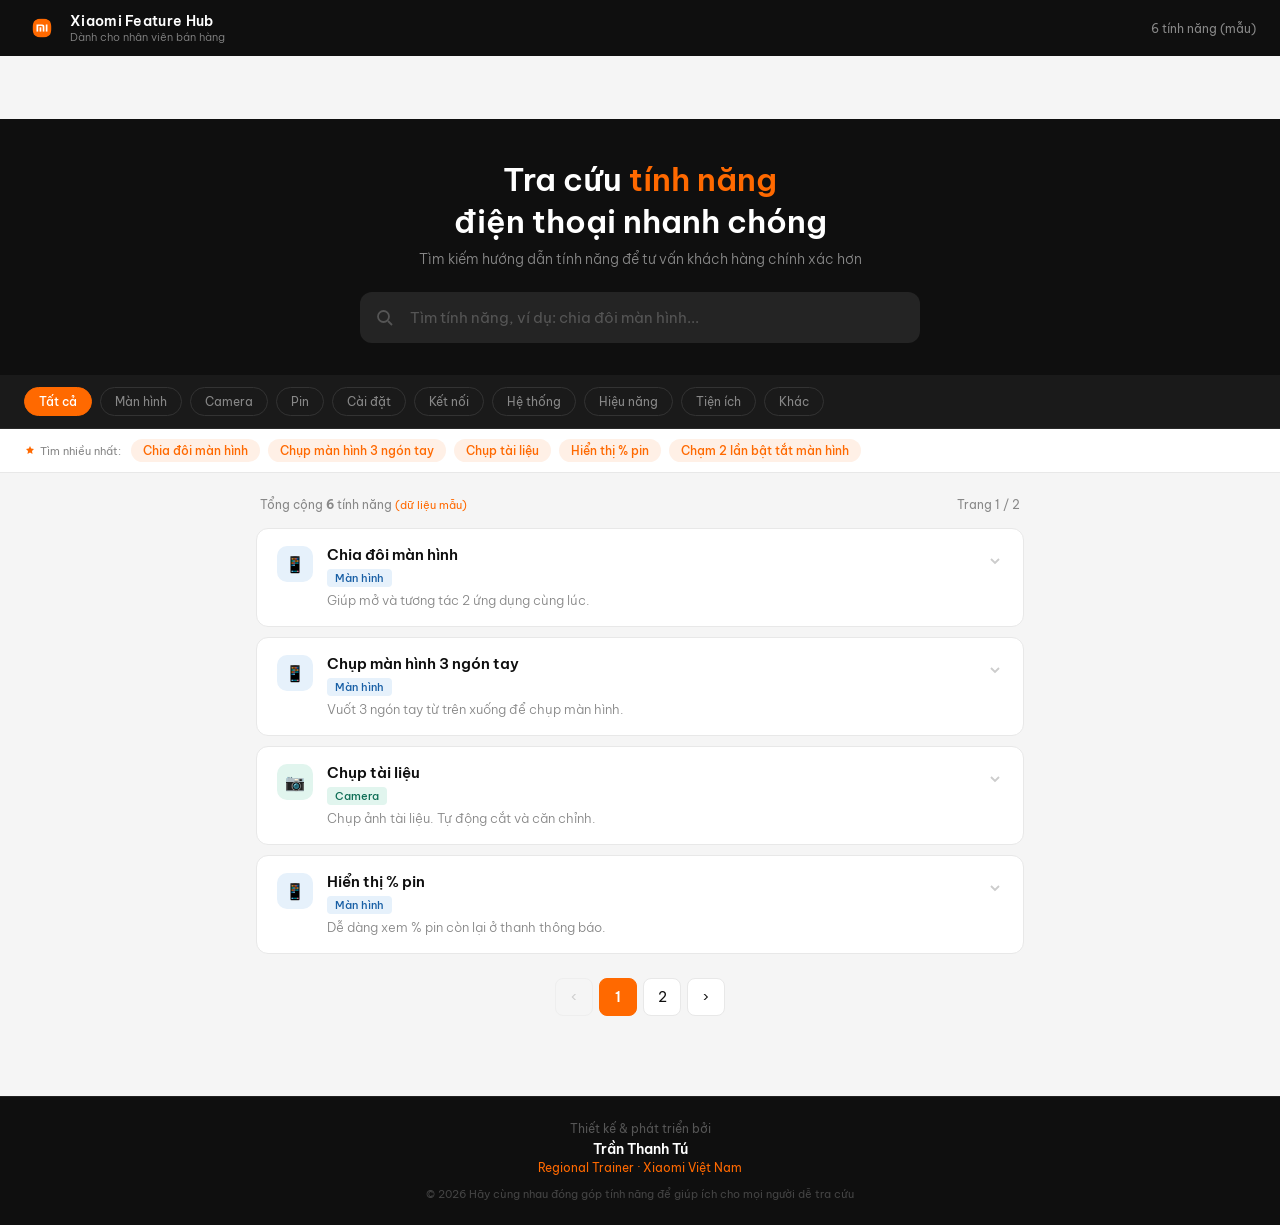
==== index.html @ 332a0d7a "Update index.html" ====
<!DOCTYPE html>
<html lang="vi">
<head>
<meta charset="UTF-8">
<meta name="viewport" content="width=device-width, initial-scale=1.0">
<title>Tra cứu tính năng Xiaomi By Trần Thanh Tú</title>
<link href="https://fonts.googleapis.com/css2?family=Be+Vietnam+Pro:wght@300;400;500;600&display=swap" rel="stylesheet">
<style>
*, *::before, *::after { box-sizing: border-box; margin: 0; padding: 0; }
:root {
  --orange:#FF6900; --orange-light:#FFF0E6; --orange-mid:#FFD4B3;
  --dark:#0F0F0F; --dark2:#1A1A1A; --dark3:#242424;
  --gray:#888; --gray-light:#F5F5F5; --white:#FFFFFF;
  --border:#E8E8E8; --radius:12px; --radius-sm:8px;
}
body { font-family:'Be Vietnam Pro',sans-serif; background:var(--gray-light); color:var(--dark); min-height:100vh; }

/* HEADER */
header { background:var(--dark); padding:0 24px; display:flex; align-items:center; justify-content:space-between; height:56px; position:sticky; top:0; z-index:200; }
.logo { display:flex; align-items:center; gap:10px; text-decoration:none; }
.logo-icon { width:36px; height:36px; display:flex; align-items:center; justify-content:center; }
.logo-text { font-size:14px; font-weight:600; color:var(--white); letter-spacing:0.3px; }
.logo-sub  { font-size:11px; color:var(--gray); font-weight:300; }
.header-right { font-size:12px; color:var(--gray); white-space:nowrap; }

/* STICKY SEARCH */
.sticky-search {
  position:sticky; top:56px; z-index:190;
  background:var(--dark2); padding:10px 16px;
  border-bottom:1px solid #2A2A2A;
  transform:translateY(-110%);
  transition:transform 0.25s ease;
  pointer-events:none;
}
.sticky-search.visible { transform:translateY(0); pointer-events:auto; }
.sticky-inner { max-width:800px; margin:0 auto; position:relative; }
.sticky-search input {
  width:100%; padding:10px 38px 10px 40px;
  font-size:14px; font-family:'Be Vietnam Pro',sans-serif;
  border:2px solid transparent; border-radius:var(--radius-sm);
  background:var(--dark3); color:var(--white); outline:none; transition:border-color 0.2s;
}
.sticky-search input::placeholder { color:#555; }
.sticky-search input:focus { border-color:var(--orange); }
.s-icon { position:absolute; left:13px; top:50%; transform:translateY(-50%); color:#555; width:16px; height:16px; pointer-events:none; }
.s-clear { position:absolute; right:10px; top:50%; transform:translateY(-50%); background:none; border:none; color:#555; cursor:pointer; font-size:20px; display:none; line-height:1; padding:4px; }

/* HERO */
.hero { background:var(--dark); padding:40px 24px 32px; text-align:center; }
.hero h1 { font-size:clamp(22px,4vw,32px); font-weight:600; color:var(--white); line-height:1.3; margin-bottom:8px; }
.hero h1 span { color:var(--orange); }
.hero p { font-size:14px; color:var(--gray); font-weight:300; margin-bottom:24px; }
.search-wrap { max-width:560px; margin:0 auto; position:relative; }
.search-wrap input {
  width:100%; padding:14px 44px 14px 48px;
  font-size:15px; font-family:'Be Vietnam Pro',sans-serif;
  border:2px solid transparent; border-radius:var(--radius);
  background:var(--dark3); color:var(--white); outline:none; transition:border-color 0.2s;
}
.search-wrap input::placeholder { color:#555; }
.search-wrap input:focus { border-color:var(--orange); }
.search-icon { position:absolute; left:16px; top:50%; transform:translateY(-50%); color:#555; width:18px; height:18px; pointer-events:none; }
.clear-btn { position:absolute; right:14px; top:50%; transform:translateY(-50%); background:none; border:none; color:#555; cursor:pointer; font-size:20px; display:none; line-height:1; padding:4px; }

/* FILTERS */
.filters { background:var(--dark2); padding:12px 24px; display:flex; gap:8px; overflow-x:auto; scrollbar-width:none; border-bottom:1px solid #2A2A2A; }
.filters::-webkit-scrollbar { display:none; }
.filter-btn { flex-shrink:0; padding:6px 14px; border-radius:20px; border:1px solid #333; background:transparent; color:var(--gray); font-size:12px; font-family:'Be Vietnam Pro',sans-serif; cursor:pointer; transition:all 0.15s; white-space:nowrap; }
.filter-btn:hover { border-color:var(--orange); color:var(--orange); }
.filter-btn.active { background:var(--orange); border-color:var(--orange); color:var(--white); font-weight:500; }

/* TRENDING */
.trending-bar { background:var(--white); padding:10px 24px; display:flex; align-items:center; gap:10px; border-bottom:1px solid var(--border); overflow-x:auto; scrollbar-width:none; }
.trending-bar::-webkit-scrollbar { display:none; }
.trending-label { font-size:11px; color:var(--gray); white-space:nowrap; display:flex; align-items:center; gap:4px; }
.trend-tag { flex-shrink:0; font-size:12px; padding:4px 12px; border-radius:20px; background:var(--orange-light); color:var(--orange); cursor:pointer; font-weight:500; transition:background 0.15s; white-space:nowrap; border:none; font-family:'Be Vietnam Pro',sans-serif; }
.trend-tag:hover { background:var(--orange-mid); }

/* MAIN */
.main { max-width:800px; margin:0 auto; padding:24px 16px; }
.results-info { font-size:12px; color:var(--gray); margin-bottom:16px; padding:0 4px; display:flex; justify-content:space-between; align-items:center; }

/* CARDS */
.card { background:var(--white); border-radius:var(--radius); margin-bottom:10px; border:1px solid var(--border); overflow:hidden; transition:box-shadow 0.2s; }
.card:hover { box-shadow:0 4px 16px rgba(0,0,0,0.08); }
.card-header { padding:16px 20px; cursor:pointer; display:flex; align-items:flex-start; gap:14px; user-select:none; }
.cat-dot { width:36px; height:36px; border-radius:10px; display:flex; align-items:center; justify-content:center; flex-shrink:0; font-size:16px; margin-top:1px; }
.card-info { flex:1; min-width:0; }
.card-title { font-size:15px; font-weight:600; color:var(--dark); margin-bottom:4px; line-height:1.3; }
.card-meta { display:flex; align-items:center; gap:8px; flex-wrap:wrap; }
.badge { font-size:11px; padding:2px 8px; border-radius:4px; font-weight:500; }
.card-desc { font-size:13px; color:var(--gray); font-weight:300; margin-top:4px; line-height:1.5; }
.chevron { color:#CCC; transition:transform 0.25s; flex-shrink:0; margin-top:8px; }
.card.open .chevron { transform:rotate(180deg); color:var(--orange); }
.card-body { max-height:0; overflow:hidden; transition:max-height 0.4s ease; }
.card.open .card-body { max-height:3000px; }
.card-body-inner { padding:0 20px 20px; border-top:1px solid var(--border); }
.steps-title { font-size:11px; font-weight:600; color:var(--gray); text-transform:uppercase; letter-spacing:0.8px; padding:14px 0 10px; }
.step { display:flex; gap:12px; align-items:flex-start; margin-bottom:8px; }
.step-num { min-width:22px; height:22px; background:var(--orange); color:white; border-radius:50%; display:flex; align-items:center; justify-content:center; font-size:11px; font-weight:600; flex-shrink:0; margin-top:1px; }
.step-text { font-size:14px; color:var(--dark); line-height:1.5; }
.note-box { margin-top:10px; padding:10px 14px; background:#F0F7FF; border-radius:var(--radius-sm); border-left:3px solid #4A90D9; font-size:13px; color:#1A4D7A; line-height:1.5; }
.product-box { margin-top:10px; display:flex; align-items:center; gap:6px; font-size:12px; color:var(--gray); }

/* PAGINATION */
.pagination { display:flex; justify-content:center; align-items:center; gap:6px; margin-top:24px; padding-bottom:24px; flex-wrap:wrap; }
.page-btn { min-width:38px; height:38px; border-radius:var(--radius-sm); border:1px solid var(--border); background:var(--white); color:var(--dark); font-size:14px; font-family:'Be Vietnam Pro',sans-serif; cursor:pointer; display:flex; align-items:center; justify-content:center; transition:all 0.2s; padding:0 6px; }
.page-btn:hover:not(:disabled):not(.active) { border-color:var(--orange); color:var(--orange); }
.page-btn.active { background:var(--orange); border-color:var(--orange); color:var(--white); font-weight:600; pointer-events:none; }
.page-btn:disabled { background:var(--gray-light); color:#ccc; border-color:#eee; cursor:not-allowed; }
.page-ellipsis { color:var(--gray); font-size:14px; padding:0 2px; align-self:center; }

/* LOADING / EMPTY */
.state-box { text-align:center; padding:60px 20px; color:var(--gray); }
.state-box .icon { font-size:40px; margin-bottom:12px; }
.state-box p { font-size:14px; }
.spinner { width:36px; height:36px; border:3px solid var(--border); border-top-color:var(--orange); border-radius:50%; animation:spin 0.8s linear infinite; margin:0 auto 16px; }
@keyframes spin { to { transform:rotate(360deg); } }

/* CATEGORY COLORS */
.cat-man-hinh{background:#E6F1FB;} .cat-camera{background:#E1F5EE;} .cat-pin{background:#EAF3DE;}
.cat-cai-dat{background:#FAEEDA;} .cat-ket-noi{background:#FBEAF0;} .cat-khac{background:#F1EFE8;}
.cat-he-thong{background:#EDE8FB;} .cat-hieu-nang{background:#FCF0E8;} .cat-tien-ich{background:#E8F8FC;}
.badge-man-hinh{background:#E6F1FB;color:#185FA5;} .badge-camera{background:#E1F5EE;color:#0F6E56;}
.badge-pin{background:#EAF3DE;color:#3B6D11;} .badge-cai-dat{background:#FAEEDA;color:#854F0B;}
.badge-ket-noi{background:#FBEAF0;color:#993556;} .badge-khac{background:#F1EFE8;color:#5F5E5A;}
.badge-he-thong{background:#EDE8FB;color:#4A2D9C;} .badge-hieu-nang{background:#FCF0E8;color:#8B4513;}
.badge-tien-ich{background:#E8F8FC;color:#0E6E8A;}

/* RESPONSIVE */
@media(max-width:600px){
  .hero{padding:20px 16px;}
  .hero h1{font-size:20px;margin-bottom:6px;}
  .hero p{display:none;}
  .search-wrap input{font-size:16px;}
  .filters{padding:10px 12px;gap:6px;}
  .filter-btn{padding:8px 14px;font-size:13px;}
  .trending-bar{padding:8px 12px;}
  .main{padding:12px 10px;}
  .card-header{padding:14px;gap:10px;}
  .cat-dot{width:32px;height:32px;font-size:15px;border-radius:8px;}
  .card-title{font-size:14px;}
  header{padding:0 14px;}
  .logo-sub{display:none;}
  .page-btn{min-width:34px;height:34px;font-size:13px;}
}
</style>
</head>
<body>

<!-- HEADER -->
<header>
  <a class="logo" href="#">
    <div class="logo-icon">
      <img src="xiaomi7.png" alt="Xiaomi"
           style="width:36px;height:36px;object-fit:contain;border-radius:7px;"
           onerror="this.style.display='none';this.nextElementSibling.style.display='flex'">
      <div style="display:none;width:36px;height:36px;background:#FF6900;border-radius:7px;align-items:center;justify-content:center;font-weight:bold;color:white;font-size:13px;">mi</div>
    </div>
    <div>
      <div class="logo-text">Xiaomi Feature Hub</div>
      <div class="logo-sub">Dành cho nhân viên bán hàng</div>
    </div>
  </a>
  <div class="header-right" id="count-display">Đang tải...</div>
</header>

<!-- STICKY SEARCH -->
<div class="sticky-search" id="sticky-search">
  <div class="sticky-inner">
    <svg class="s-icon" viewBox="0 0 18 18" fill="none" stroke="currentColor" stroke-width="1.8">
      <circle cx="7.5" cy="7.5" r="5.5"/><line x1="12" y1="12" x2="16" y2="16"/>
    </svg>
    <input type="text" id="sticky-input" placeholder="Tìm tính năng nhanh..." autocomplete="off"/>
    <button class="s-clear" id="sticky-clear" aria-label="Xoá">×</button>
  </div>
</div>

<!-- HERO -->
<div class="hero" id="hero-section">
  <h1>Tra cứu <span>tính năng</span><br>điện thoại nhanh chóng</h1>
  <p>Tìm kiếm hướng dẫn tính năng để tư vấn khách hàng chính xác hơn</p>
  <div class="search-wrap">
    <svg class="search-icon" viewBox="0 0 18 18" fill="none" stroke="currentColor" stroke-width="1.8">
      <circle cx="7.5" cy="7.5" r="5.5"/><line x1="12" y1="12" x2="16" y2="16"/>
    </svg>
    <input type="text" id="search-input" placeholder="Tìm tính năng, ví dụ: chia đôi màn hình..." autocomplete="off"/>
    <button class="clear-btn" id="clear-btn" aria-label="Xoá">×</button>
  </div>
</div>

<!-- FILTERS -->
<div class="filters" id="filter-bar">
  <button class="filter-btn active" onclick="setFilter('all',this)">Tất cả</button>
  <button class="filter-btn" onclick="setFilter('Màn hình',this)">Màn hình</button>
  <button class="filter-btn" onclick="setFilter('Camera',this)">Camera</button>
  <button class="filter-btn" onclick="setFilter('Pin',this)">Pin</button>
  <button class="filter-btn" onclick="setFilter('Cài đặt',this)">Cài đặt</button>
  <button class="filter-btn" onclick="setFilter('Kết nối',this)">Kết nối</button>
  <button class="filter-btn" onclick="setFilter('Hệ thống',this)">Hệ thống</button>
  <button class="filter-btn" onclick="setFilter('Hiệu năng',this)">Hiệu năng</button>
  <button class="filter-btn" onclick="setFilter('Tiện ích',this)">Tiện ích</button>
  <button class="filter-btn" onclick="setFilter('Khác',this)">Khác</button>
</div>

<!-- TRENDING -->
<div class="trending-bar">
  <div class="trending-label">
    <svg width="12" height="12" viewBox="0 0 12 12" fill="none">
      <path d="M6 1l1.2 2.4L10 4l-2 2 .5 3L6 7.5 3.5 9 4 6 2 4l2.8-.6L6 1z" fill="#FF6900"/>
    </svg>
    Tìm nhiều nhất:
  </div>
  <div id="trending-tags" style="display:flex;gap:8px;flex-wrap:nowrap;overflow-x:auto;scrollbar-width:none;"></div>
</div>

<!-- MAIN -->
<div class="main">
  <div class="results-info" id="results-info"></div>
  <div id="results">
    <div class="state-box"><div class="spinner"></div><p>Đang tải dữ liệu...</p></div>
  </div>
  <div class="pagination" id="pagination"></div>
</div>

<footer style="background:var(--dark);padding:24px;text-align:center;margin-top:32px;border-top:1px solid #222;">
  <div style="font-size:12px;color:#555;margin-bottom:4px;">Thiết kế &amp; phát triển bởi</div>
  <div style="font-size:14px;font-weight:600;color:var(--white);">Trần Thanh Tú</div>
  <div style="font-size:12px;color:var(--orange);margin-top:2px;">Regional Trainer · Xiaomi Việt Nam</div>
  <div style="font-size:11px;color:#444;margin-top:12px;">© 2026 Hãy cùng nhau đóng góp tính năng để giúp ích cho mọi người dễ tra cứu</div>
</footer>

<script>
/* ══════════════════════════════════════════
   CẤU HÌNH
══════════════════════════════════════════ */
const SHEET_ID       = '1_BpsY4izWhR9xyKww9vRviUIs7icMIfVxeXXZEZePMA';
const GAS_URL        = 'https://script.google.com/macros/s/AKfycbw0itqhB00WgZS-q6jbaxalgWwKIbsP8Kj-VGJohDzvpcqZUYvD_oO2lrDUB2zad2y1/exec'; // ← thay bằng URL App Script sau khi deploy
const ITEMS_PER_PAGE = 4;
const API = `https://docs.google.com/spreadsheets/d/${SHEET_ID}/gviz/tq?tqx=out:json&sheet=`;

/* ══════════════════════════════════════════
   STATE
══════════════════════════════════════════ */
let features     = [];
let steps        = [];
let activeFilter = 'all';
let searchQ      = '';
let currentPage  = 1;
let usingDemo    = false;

/* ══════════════════════════════════════════
   CATEGORY MAP
══════════════════════════════════════════ */
const catMap = {
  'Màn hình' :{ cls:'man-hinh',  icon:'📱' },
  'Camera'   :{ cls:'camera',    icon:'📷' },
  'Pin'      :{ cls:'pin',       icon:'🔋' },
  'Cài đặt'  :{ cls:'cai-dat',   icon:'⚙️'  },
  'Kết nối'  :{ cls:'ket-noi',   icon:'📶' },
  'Hệ thống' :{ cls:'he-thong',  icon:'🖥️'  },
  'Hiệu năng':{ cls:'hieu-nang', icon:'⚡' },
  'Tiện ích' :{ cls:'tien-ich',  icon:'🛠️'  },
  'Khác'     :{ cls:'khac',      icon:'✨' },
};
function getCat(name){ return catMap[name] || { cls:'khac', icon:'✨' }; }

/* ══════════════════════════════════════════
   DỮ LIỆU MẪU (dùng khi offline/CORS)
══════════════════════════════════════════ */
const SAMPLE_FEATURES = [
  { feature_id:'F0001','Tính năng':'Chia đôi màn hình','Danh mục':'Màn hình','Công dụng':'Giúp mở và tương tác 2 ứng dụng cùng lúc.','Lượt tìm kiếm':'12','Dòng sản phẩm áp dụng':'Tất cả','Lưu ý/Tên người đóng góp tính năng':'RAM > 6GB mới sử dụng được' },
  { feature_id:'F0002','Tính năng':'Chụp màn hình 3 ngón tay','Danh mục':'Màn hình','Công dụng':'Vuốt 3 ngón tay từ trên xuống để chụp màn hình.','Lượt tìm kiếm':'8','Dòng sản phẩm áp dụng':'Tất cả','Lưu ý/Tên người đóng góp tính năng':'' },
  { feature_id:'F0003','Tính năng':'Chụp tài liệu','Danh mục':'Camera','Công dụng':'Chụp ảnh tài liệu. Tự động cắt và căn chỉnh.','Lượt tìm kiếm':'5','Dòng sản phẩm áp dụng':'Tất cả','Lưu ý/Tên người đóng góp tính năng':'' },
  { feature_id:'F0004','Tính năng':'Hiển thị % pin','Danh mục':'Màn hình','Công dụng':'Dễ dàng xem % pin còn lại ở thanh thông báo.','Lượt tìm kiếm':'4','Dòng sản phẩm áp dụng':'Tất cả','Lưu ý/Tên người đóng góp tính năng':'Xuân Đạt đã đóng góp' },
  { feature_id:'F0005','Tính năng':'Chạm 2 lần bật tắt màn hình','Danh mục':'Màn hình','Công dụng':'Bật tắt màn hình không cần nút nguồn.','Lượt tìm kiếm':'3','Dòng sản phẩm áp dụng':'Tất cả','Lưu ý/Tên người đóng góp tính năng':'' },
  { feature_id:'F0006','Tính năng':'Cửa sổ nổi','Danh mục':'Màn hình','Công dụng':'Hiển thị ứng dụng dạng cửa sổ nổi trên màn hình chính.','Lượt tìm kiếm':'2','Dòng sản phẩm áp dụng':'Tất cả','Lưu ý/Tên người đóng góp tính năng':'' },
];
const SAMPLE_STEPS = [
  { feature_id:'F0001',step_order:'Bước 1','Nội dung':'Nhấn vào giao diện đa nhiệm' },
  { feature_id:'F0001',step_order:'Bước 2','Nội dung':'Nhấn giữ ứng dụng' },
  { feature_id:'F0001',step_order:'Bước 3','Nội dung':'Chọn chia đôi màn hình' },
  { feature_id:'F0001',step_order:'Bước 4','Nội dung':'Chọn ứng dụng thứ 2 muốn mở' },
  { feature_id:'F0002',step_order:'Bước 1','Nội dung':'Vào Cài đặt → Trợ năng' },
  { feature_id:'F0002',step_order:'Bước 2','Nội dung':'Chọn Phím tắt cử chỉ' },
  { feature_id:'F0002',step_order:'Bước 3','Nội dung':'Bật "Chụp màn hình bằng 3 ngón tay"' },
  { feature_id:'F0003',step_order:'Bước 1','Nội dung':'Mở ứng dụng Camera' },
  { feature_id:'F0003',step_order:'Bước 2','Nội dung':'Chọn chế độ Tài liệu ở giao diện camera' },
  { feature_id:'F0003',step_order:'Bước 3','Nội dung':'Đặt tài liệu phẳng rồi chụp' },
];

/* ══════════════════════════════════════════
   FETCH SHEET — FIX CHÍNH
   Vấn đề cũ: cell.v = null khi ô trống → String(null) = "null"
   Fix: kiểm tra null/undefined trước, trả về '' nếu rỗng
══════════════════════════════════════════ */
async function fetchSheet(sheetName) {
  const res  = await fetch(API + encodeURIComponent(sheetName));
  const text = await res.text();

  // Google Sheets JSONP: bắt đầu bằng /*O_o*/\ngoogle.visualization.Query.setResponse({...});
  const start = text.indexOf('{');
  const end   = text.lastIndexOf('}');
  if (start === -1 || end === -1) throw new Error('Invalid response');

  const json = JSON.parse(text.substring(start, end + 1));
  if (!json.table) throw new Error('No table');

  const rawCols = (json.table.cols || []).map(c => (c && c.label) ? String(c.label).trim() : '');
  const rows    = json.table.rows || [];
  if (!rows.length) return [];

  // Phát hiện header thật vs header chữ cái (A, B, C...)
  const isRealHeader = rawCols.some(c => c.length > 1 && !/^[A-Z]{1,2}$/.test(c));
  let headers, dataRows;

  if (isRealHeader) {
    headers  = rawCols;
    dataRows = rows;
  } else {
    // Header nằm ở row[0]
    const firstRow = rows[0];
    headers  = (firstRow.c || []).map(cell => (cell && cell.v != null) ? String(cell.v).trim() : '');
    dataRows = rows.slice(1);
  }

  return dataRows.map(row => {
    const obj   = {};
    const cells = row.c || [];
    headers.forEach((h, i) => {
      if (!h) return;
      const cell = cells[i];
      // KEY FIX: cell.v có thể là null (ô trống), số, hoặc chuỗi
      // Không dùng String(null) → "null" hoặc String(undefined) → "undefined"
      let val = '';
      if (cell != null) {
        if (cell.v != null) val = cell.v;
        else if (cell.f != null) val = cell.f; // formatted value (vd: ngày tháng)
      }
      obj[h] = String(val).trim();
    });
    return obj;
  }).filter(row => Object.values(row).some(v => v !== ''));
}

/* ══════════════════════════════════════════
   TRACKING — ghi lượt click → GAS → Sheet
══════════════════════════════════════════ */
function trackView(featureName) {
  if (!featureName || usingDemo || !GAS_URL || GAS_URL === 'YOUR_GAS_URL_HERE') return;
  // fire-and-forget: no-cors nên không đọc được response nhưng GAS vẫn nhận
  fetch(`${GAS_URL}?featureName=${encodeURIComponent(featureName)}`, {
    method: 'GET', mode: 'no-cors'
  }).catch(() => {});
}

/* ══════════════════════════════════════════
   TRENDING
══════════════════════════════════════════ */
function renderTrending() {
  const container = document.getElementById('trending-tags');
  container.innerHTML = '';
  const withCount = features
    .filter(f => parseInt(f['Lượt tìm kiếm'] || 0) > 0)
    .sort((a,b) => parseInt(b['Lượt tìm kiếm']||0) - parseInt(a['Lượt tìm kiếm']||0))
    .slice(0, 5);
  const list = withCount.length ? withCount : features.slice(0, 5);
  list.forEach(f => {
    const btn = document.createElement('button');
    btn.className   = 'trend-tag';
    btn.textContent = f['Tính năng'];
    btn.onclick = () => applySearch(f['Tính năng']);
    container.appendChild(btn);
  });
}

/* ══════════════════════════════════════════
   STEPS
══════════════════════════════════════════ */
function getSteps(featureId) {
  return steps
    .filter(s => s['feature_id'] === featureId)
    .sort((a,b) => {
      const an = parseInt(String(a['step_order']||'').replace(/\D/g,'')) || 0;
      const bn = parseInt(String(b['step_order']||'').replace(/\D/g,'')) || 0;
      return an - bn;
    });
}

/* ══════════════════════════════════════════
   ESCAPE HELPERS
══════════════════════════════════════════ */
function escHtml(str) {
  return String(str||'')
    .replace(/&/g,'&amp;').replace(/</g,'&lt;')
    .replace(/>/g,'&gt;').replace(/"/g,'&quot;').replace(/'/g,'&#39;');
}
function escJS(str) {
  return String(str||'')
    .replace(/\\/g,'\\\\').replace(/'/g,"\\'")
    .replace(/\r?\n/g,' ');
}

/* ══════════════════════════════════════════
   RENDER
══════════════════════════════════════════ */
function render() {
  const q    = searchQ.toLowerCase().trim();
  const list = features.filter(f => {
    const ten      = String(f['Tính năng'] ||'').toLowerCase();
    const congDung = String(f['Công dụng']  ||'').toLowerCase();
    const danhMuc  = String(f['Danh mục']   ||'').toLowerCase();
    const matchQ   = !q || ten.includes(q) || congDung.includes(q) || danhMuc.includes(q);
    const matchF   = activeFilter === 'all' || f['Danh mục'] === activeFilter;
    return matchQ && matchF;
  });

  const totalItems = list.length;
  const totalPages = Math.max(1, Math.ceil(totalItems / ITEMS_PER_PAGE));
  if (currentPage > totalPages) currentPage = totalPages;

  const pageList = list.slice((currentPage-1)*ITEMS_PER_PAGE, currentPage*ITEMS_PER_PAGE);

  // Info bar
  const demoTag = usingDemo ? ' <span style="color:var(--orange);font-size:11px;">(dữ liệu mẫu)</span>' : '';
  const label   = (q || activeFilter !== 'all')
    ? `Tìm thấy <strong>${totalItems}</strong> tính năng`
    : `Tổng cộng <strong>${totalItems}</strong> tính năng`;
  const pageTag = totalPages > 1 ? `<span>Trang ${currentPage} / ${totalPages}</span>` : '';
  document.getElementById('results-info').innerHTML = `<span>${label}${demoTag}</span>${pageTag}`;

  if (!pageList.length) {
    document.getElementById('results').innerHTML =
      `<div class="state-box"><div class="icon">🔍</div><p>Không tìm thấy tính năng phù hợp.<br>Thử từ khóa khác nhé.</p></div>`;
    document.getElementById('pagination').innerHTML = '';
    return;
  }

  document.getElementById('results').innerHTML = pageList.map(f => {
    const cat    = getCat(f['Danh mục']);
    const fid    = f['feature_id'] || '';
    const fSteps = getSteps(fid);

    const stepsHTML = fSteps.map((s,i) => {
      const nd = s['Nội dung'] || s['Nội dung bước'] || '';
      return `<div class="step">
        <div class="step-num">${i+1}</div>
        <div class="step-text">${escHtml(nd)}</div>
      </div>`;
    }).join('');

    const noteVal  = f['Lưu ý/Tên người đóng góp tính năng'] || f['Lưu ý'] || '';
    const noteHTML = noteVal
      ? `<div class="note-box">
           <strong style="font-size:10px;text-transform:uppercase;letter-spacing:0.8px;color:#4A90D9;">Lưu ý</strong><br>
           ${escHtml(noteVal)}
         </div>` : '';

    const productVal  = f['Dòng sản phẩm áp dụng'] || '';
    const productHTML = (productVal && productVal !== 'Tất cả')
      ? `<div class="product-box">
           <svg width="12" height="12" viewBox="0 0 12 12" fill="none">
             <rect x="1" y="1" width="10" height="10" rx="2" stroke="#888" stroke-width="1.2"/>
             <path d="M4 6h4M6 4v4" stroke="#888" stroke-width="1.2" stroke-linecap="round"/>
           </svg>
           Áp dụng: <strong>${escHtml(productVal)}</strong>
         </div>` : '';

    // Tên tính năng và danh mục — bảo vệ khỏi hiển thị "null" hay "undefined"
    const tenTN  = f['Tính năng']  || '';
    const danhMC = f['Danh mục']   || '';
    const congD  = f['Công dụng']  || '';

    return `<div class="card" id="card-${escHtml(fid)}">
      <div class="card-header" onclick="toggleCard('${escJS(fid)}','${escJS(tenTN)}')">
        <div class="cat-dot cat-${cat.cls}">${cat.icon}</div>
        <div class="card-info">
          <div class="card-title">${escHtml(tenTN)}</div>
          <div class="card-meta">
            ${danhMC ? `<span class="badge badge-${cat.cls}">${escHtml(danhMC)}</span>` : ''}
          </div>
          <div class="card-desc">${escHtml(congD)}</div>
        </div>
        <svg class="chevron" width="16" height="16" viewBox="0 0 16 16" fill="none" stroke="currentColor" stroke-width="1.8">
          <path d="M4 6l4 4 4-4"/>
        </svg>
      </div>
      <div class="card-body">
        <div class="card-body-inner">
          ${fSteps.length
            ? `<div class="steps-title">Các bước thực hiện</div>${stepsHTML}`
            : '<div style="padding:14px 0 4px;color:#bbb;font-size:13px;">Chưa có hướng dẫn chi tiết.</div>'}
          ${noteHTML}
          ${productHTML}
        </div>
      </div>
    </div>`;
  }).join('');

  renderPagination(totalPages);
}

/* ══════════════════════════════════════════
   PAGINATION
══════════════════════════════════════════ */
function renderPagination(totalPages) {
  const el = document.getElementById('pagination');
  if (totalPages <= 1) { el.innerHTML = ''; return; }

  let html = `<button class="page-btn" ${currentPage===1?'disabled':''} onclick="changePage(${currentPage-1})" aria-label="Trang trước">‹</button>`;

  for (let i = 1; i <= totalPages; i++) {
    if (i===1 || i===totalPages || (i>=currentPage-1 && i<=currentPage+1)) {
      html += `<button class="page-btn ${i===currentPage?'active':''}" onclick="changePage(${i})">${i}</button>`;
    } else if (i===currentPage-2 || i===currentPage+2) {
      html += `<span class="page-ellipsis">…</span>`;
    }
  }

  html += `<button class="page-btn" ${currentPage===totalPages?'disabled':''} onclick="changePage(${currentPage+1})" aria-label="Trang sau">›</button>`;
  el.innerHTML = html;
}

function changePage(page) {
  currentPage = page;
  render();
  document.getElementById('filter-bar').scrollIntoView({ behavior:'smooth', block:'start' });
}

/* ══════════════════════════════════════════
   TOGGLE CARD
══════════════════════════════════════════ */
function toggleCard(fid, featureName) {
  const card = document.getElementById('card-' + fid);
  if (!card) return;
  const wasOpen = card.classList.contains('open');
  document.querySelectorAll('.card.open').forEach(c => c.classList.remove('open'));
  if (!wasOpen) {
    card.classList.add('open');
    trackView(featureName);
  }
}

/* ══════════════════════════════════════════
   SEARCH — đồng bộ cả 2 ô (hero + sticky)
══════════════════════════════════════════ */
function applySearch(val) {
  searchQ = val;
  const heroInput   = document.getElementById('search-input');
  const stickyInput = document.getElementById('sticky-input');
  if (heroInput.value   !== val) heroInput.value   = val;
  if (stickyInput.value !== val) stickyInput.value = val;
  document.getElementById('clear-btn').style.display    = val ? 'block' : 'none';
  document.getElementById('sticky-clear').style.display = val ? 'block' : 'none';
  currentPage = 1;
  render();
}
function clearSearch()       { applySearch(''); }
function clearStickySearch() { applySearch(''); }

function setFilter(cat, btn) {
  activeFilter = cat;
  document.querySelectorAll('.filter-btn').forEach(b => b.classList.remove('active'));
  btn.classList.add('active');
  currentPage = 1;
  render();
}

/* ══════════════════════════════════════════
   STICKY SEARCH VISIBILITY
══════════════════════════════════════════ */
(function setupSticky() {
  const stickyEl = document.getElementById('sticky-search');
  const heroEl   = document.getElementById('hero-section');

  if ('IntersectionObserver' in window) {
    const obs = new IntersectionObserver(
      ([entry]) => stickyEl.classList.toggle('visible', !entry.isIntersecting),
      { threshold:0, rootMargin:'-56px 0px 0px 0px' }
    );
    obs.observe(heroEl);
  } else {
    window.addEventListener('scroll', () => {
      stickyEl.classList.toggle('visible', heroEl.getBoundingClientRect().bottom < 56);
    }, { passive:true });
  }

  document.getElementById('sticky-input').addEventListener('input',   e => applySearch(e.target.value));
  document.getElementById('sticky-input').addEventListener('keydown', e => { if(e.key==='Escape') clearStickySearch(); });
  document.getElementById('sticky-clear').addEventListener('click', clearStickySearch);
})();

document.getElementById('search-input').addEventListener('input',   e => applySearch(e.target.value));
document.getElementById('search-input').addEventListener('keydown', e => { if(e.key==='Escape') clearSearch(); });
document.getElementById('clear-btn').addEventListener('click', clearSearch);

/* ══════════════════════════════════════════
   INIT
══════════════════════════════════════════ */
async function init() {
  try {
    [features, steps] = await Promise.all([
      fetchSheet('Feature'),
      fetchSheet('Steps')
    ]);
    if (!features.length) throw new Error('empty');
    usingDemo = false;
  } catch(e) {
    console.warn('Fallback sang dữ liệu mẫu:', e.message);
    features  = SAMPLE_FEATURES;
    steps     = SAMPLE_STEPS;
    usingDemo = true;
  }

  // Tự cấp ID nếu bị bỏ trống
  features.forEach((f,i) => {
    if (!f['feature_id'] || !f['feature_id'].trim()) f['feature_id'] = 'AUTO_' + i;
  });

  document.getElementById('count-display').textContent =
    features.length + ' tính năng' + (usingDemo ? ' (mẫu)' : '');

  renderTrending();
  render();
}

init();
</script>
</body>
</html>
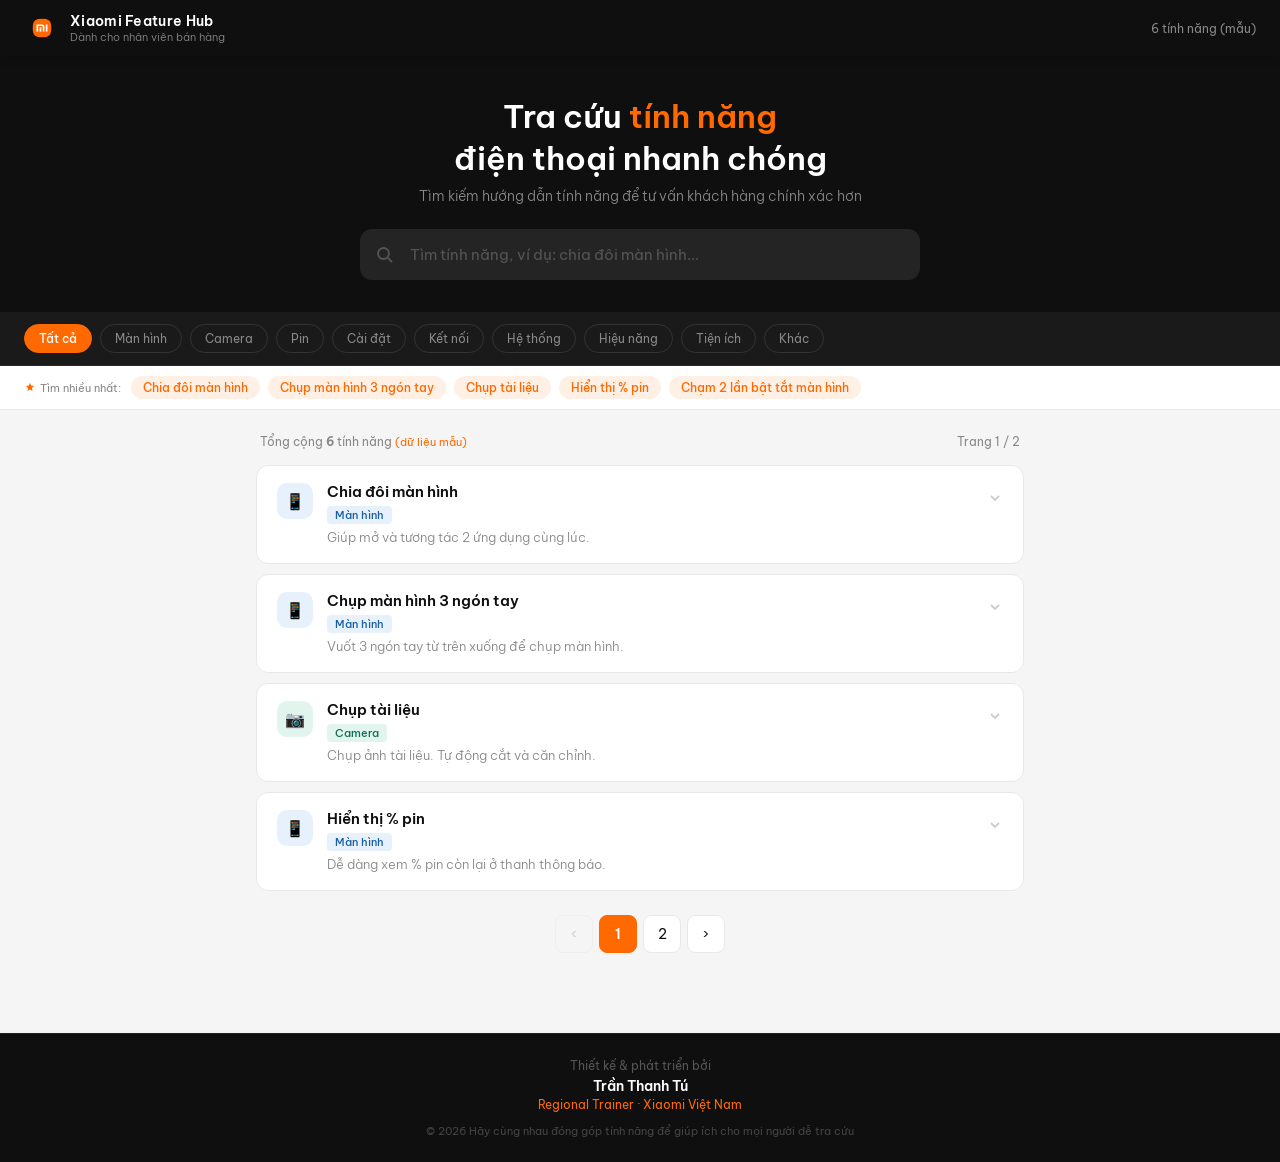
==== commit 9de90a32: "Add files via upload" ====
--- a/index.html
+++ b/index.html
@@ -25,12 +25,13 @@
 
 /* STICKY SEARCH */
 .sticky-search {
-  position:sticky; top:56px; z-index:190;
+  position:fixed; top:56px; left:0; right:0; z-index:190;
   background:var(--dark2); padding:10px 16px;
   border-bottom:1px solid #2A2A2A;
   transform:translateY(-110%);
   transition:transform 0.25s ease;
   pointer-events:none;
+  box-shadow:0 4px 12px rgba(0,0,0,0.3);
 }
 .sticky-search.visible { transform:translateY(0); pointer-events:auto; }
 .sticky-inner { max-width:800px; margin:0 auto; position:relative; }
@@ -150,7 +151,7 @@
 
 <!-- HEADER -->
 <header>
-  <a class="logo" href="#">
+  <a class="logo" href="#" onclick="clearSearch();window.scrollTo({top:0,behavior:'smooth'});return false;">
     <div class="logo-icon">
       <img src="xiaomi7.png" alt="Xiaomi"
            style="width:36px;height:36px;object-fit:contain;border-radius:7px;"
@@ -235,9 +236,10 @@
    CẤU HÌNH
 ══════════════════════════════════════════ */
 const SHEET_ID       = '1_BpsY4izWhR9xyKww9vRviUIs7icMIfVxeXXZEZePMA';
-const GAS_URL        = 'https://script.google.com/macros/s/AKfycbw0itqhB00WgZS-q6jbaxalgWwKIbsP8Kj-VGJohDzvpcqZUYvD_oO2lrDUB2zad2y1/exec'; // ← thay bằng URL App Script sau khi deploy
+const GAS_URL        = 'https://script.google.com/macros/s/AKfycbw0itqhB00WgZS-q6jbaxalgWwKIbsP8Kj-VGJohDzvpcqZUYvD_oO2lrDUB2zad2y1/exec';
 const ITEMS_PER_PAGE = 4;
-const API = `https://docs.google.com/spreadsheets/d/${SHEET_ID}/gviz/tq?tqx=out:json&sheet=`;
+// headers=1 → bắt buộc API chỉ đọc hàng 1 làm header, không gộp nhiều hàng
+const API = `https://docs.google.com/spreadsheets/d/${SHEET_ID}/gviz/tq?tqx=out:json&headers=1&sheet=`;
 
 /* ══════════════════════════════════════════
    STATE
@@ -290,15 +292,14 @@
 ];
 
 /* ══════════════════════════════════════════
-   FETCH SHEET — FIX CHÍNH
-   Vấn đề cũ: cell.v = null khi ô trống → String(null) = "null"
-   Fix: kiểm tra null/undefined trước, trả về '' nếu rỗng
+   FETCH SHEET
+   headers=1 trong URL → API luôn trả đúng tên cột ở cols[].label
+   Không cần detect header nữa — đơn giản và chắc chắn hơn
 ══════════════════════════════════════════ */
 async function fetchSheet(sheetName) {
   const res  = await fetch(API + encodeURIComponent(sheetName));
   const text = await res.text();
 
-  // Google Sheets JSONP: bắt đầu bằng /*O_o*/\ngoogle.visualization.Query.setResponse({...});
   const start = text.indexOf('{');
   const end   = text.lastIndexOf('}');
   if (start === -1 || end === -1) throw new Error('Invalid response');
@@ -306,36 +307,22 @@
   const json = JSON.parse(text.substring(start, end + 1));
   if (!json.table) throw new Error('No table');
 
-  const rawCols = (json.table.cols || []).map(c => (c && c.label) ? String(c.label).trim() : '');
+  // headers=1 đảm bảo cols[].label luôn là tên cột thật
+  const headers = (json.table.cols || []).map(c => (c && c.label) ? String(c.label).trim() : '');
   const rows    = json.table.rows || [];
   if (!rows.length) return [];
 
-  // Phát hiện header thật vs header chữ cái (A, B, C...)
-  const isRealHeader = rawCols.some(c => c.length > 1 && !/^[A-Z]{1,2}$/.test(c));
-  let headers, dataRows;
-
-  if (isRealHeader) {
-    headers  = rawCols;
-    dataRows = rows;
-  } else {
-    // Header nằm ở row[0]
-    const firstRow = rows[0];
-    headers  = (firstRow.c || []).map(cell => (cell && cell.v != null) ? String(cell.v).trim() : '');
-    dataRows = rows.slice(1);
-  }
-
-  return dataRows.map(row => {
+  return rows.map(row => {
     const obj   = {};
     const cells = row.c || [];
     headers.forEach((h, i) => {
       if (!h) return;
       const cell = cells[i];
-      // KEY FIX: cell.v có thể là null (ô trống), số, hoặc chuỗi
-      // Không dùng String(null) → "null" hoặc String(undefined) → "undefined"
+      // cell.v có thể là null (ô trống), số, hoặc chuỗi — không dùng String(null)
       let val = '';
       if (cell != null) {
-        if (cell.v != null) val = cell.v;
-        else if (cell.f != null) val = cell.f; // formatted value (vd: ngày tháng)
+        if (cell.v != null)      val = cell.v;
+        else if (cell.f != null) val = cell.f;
       }
       obj[h] = String(val).trim();
     });
@@ -599,12 +586,26 @@
 ══════════════════════════════════════════ */
 async function init() {
   try {
-    [features, steps] = await Promise.all([
+    // Fetch 2 sheet độc lập — Steps lỗi không làm mất Feature
+    const [featRes, stepsRes] = await Promise.allSettled([
       fetchSheet('Feature'),
       fetchSheet('Steps')
     ]);
-    if (!features.length) throw new Error('empty');
-    usingDemo = false;
+
+    if (featRes.status === 'fulfilled' && featRes.value.length) {
+      features  = featRes.value;
+      usingDemo = false;
+    } else {
+      throw new Error('Feature sheet empty or failed');
+    }
+
+    if (stepsRes.status === 'fulfilled' && stepsRes.value.length) {
+      steps = stepsRes.value;
+    } else {
+      console.warn('Steps sheet failed, steps will be empty');
+      steps = [];
+    }
+
   } catch(e) {
     console.warn('Fallback sang dữ liệu mẫu:', e.message);
     features  = SAMPLE_FEATURES;
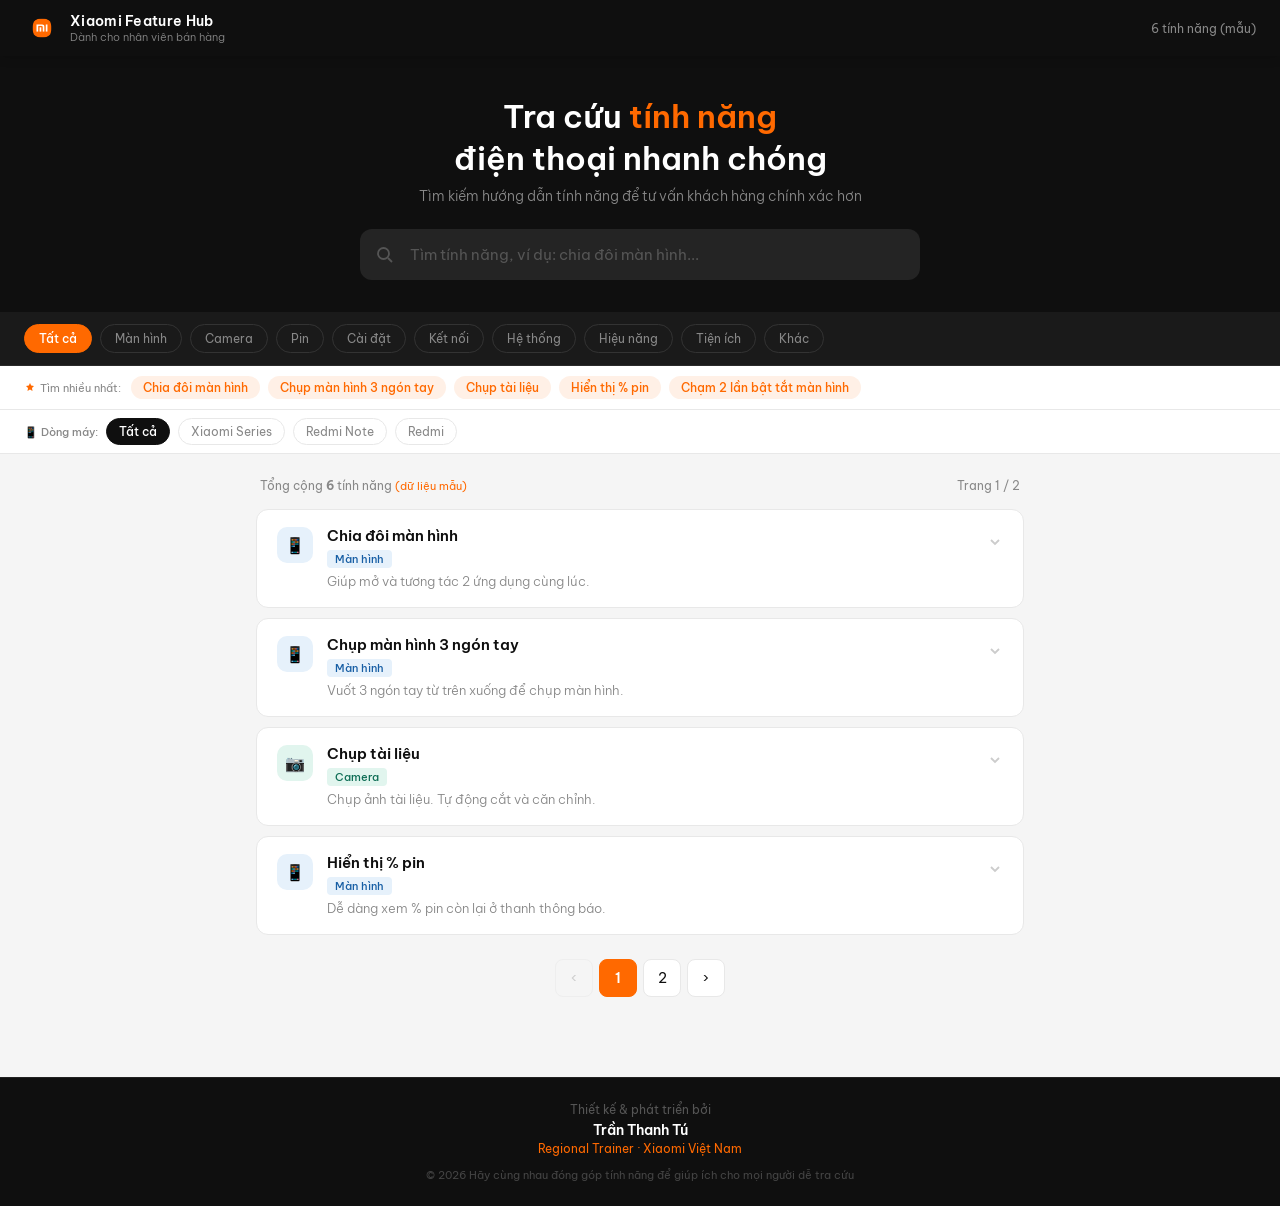
==== commit 88e6d55c: "Add files via upload" ====
--- a/index.html
+++ b/index.html
@@ -128,6 +128,44 @@
 .badge-he-thong{background:#EDE8FB;color:#4A2D9C;} .badge-hieu-nang{background:#FCF0E8;color:#8B4513;}
 .badge-tien-ich{background:#E8F8FC;color:#0E6E8A;}
 
+/* DEVICE FILTER */
+.device-bar { background:var(--white); padding:8px 24px; display:flex; align-items:center; gap:8px; border-bottom:1px solid var(--border); overflow-x:auto; scrollbar-width:none; }
+.device-bar::-webkit-scrollbar { display:none; }
+.device-label { font-size:11px; color:var(--gray); white-space:nowrap; font-weight:500; }
+.device-btn { flex-shrink:0; padding:5px 12px; border-radius:20px; border:1px solid var(--border); background:transparent; color:var(--gray); font-size:12px; font-family:'Be Vietnam Pro',sans-serif; cursor:pointer; transition:all 0.15s; white-space:nowrap; }
+.device-btn:hover { border-color:var(--orange); color:var(--orange); }
+.device-btn.active { background:var(--dark); border-color:var(--dark); color:var(--white); font-weight:500; }
+
+/* BÁO LỖI BUTTON trên card */
+.report-btn { margin-top:12px; padding:7px 14px; border-radius:var(--radius-sm); border:1px solid var(--border); background:transparent; color:var(--gray); font-size:12px; font-family:'Be Vietnam Pro',sans-serif; cursor:pointer; display:inline-flex; align-items:center; gap:6px; transition:all 0.15s; }
+.report-btn:hover { border-color:#E53935; color:#E53935; background:#FFF5F5; }
+
+/* MODAL BÁO LỖI */
+.modal-overlay { position:fixed; inset:0; background:rgba(0,0,0,0.5); z-index:1000; display:flex; align-items:center; justify-content:center; padding:16px; opacity:0; pointer-events:none; transition:opacity 0.2s; }
+.modal-overlay.open { opacity:1; pointer-events:auto; }
+.modal { background:var(--white); border-radius:var(--radius); width:100%; max-width:440px; padding:24px; transform:translateY(20px); transition:transform 0.2s; }
+.modal-overlay.open .modal { transform:translateY(0); }
+.modal-title { font-size:16px; font-weight:600; color:var(--dark); margin-bottom:4px; }
+.modal-sub { font-size:13px; color:var(--gray); margin-bottom:16px; }
+.modal-feature { font-size:13px; font-weight:500; color:var(--orange); background:var(--orange-light); padding:6px 12px; border-radius:var(--radius-sm); margin-bottom:16px; display:inline-block; }
+.modal-label { font-size:12px; font-weight:500; color:var(--dark); margin-bottom:8px; }
+.modal-checks { display:flex; flex-direction:column; gap:8px; margin-bottom:16px; }
+.modal-check { display:flex; align-items:center; gap:10px; cursor:pointer; }
+.modal-check input { width:16px; height:16px; accent-color:var(--orange); cursor:pointer; }
+.modal-check span { font-size:13px; color:var(--dark); }
+.modal-textarea { width:100%; padding:10px 12px; border:1px solid var(--border); border-radius:var(--radius-sm); font-size:13px; font-family:'Be Vietnam Pro',sans-serif; color:var(--dark); resize:vertical; min-height:80px; outline:none; transition:border-color 0.2s; }
+.modal-textarea:focus { border-color:var(--orange); }
+.modal-textarea::placeholder { color:#BBB; }
+.modal-actions { display:flex; gap:8px; margin-top:16px; justify-content:flex-end; }
+.btn-cancel { padding:9px 18px; border-radius:var(--radius-sm); border:1px solid var(--border); background:transparent; color:var(--gray); font-size:13px; font-family:'Be Vietnam Pro',sans-serif; cursor:pointer; }
+.btn-cancel:hover { border-color:var(--gray); }
+.btn-submit { padding:9px 18px; border-radius:var(--radius-sm); border:none; background:var(--orange); color:var(--white); font-size:13px; font-weight:500; font-family:'Be Vietnam Pro',sans-serif; cursor:pointer; transition:opacity 0.15s; }
+.btn-submit:hover { opacity:0.85; }
+.btn-submit:disabled { opacity:0.5; cursor:not-allowed; }
+.modal-success { text-align:center; padding:16px 0 8px; }
+.modal-success .s-icon-big { font-size:40px; margin-bottom:12px; }
+.modal-success p { font-size:14px; color:var(--gray); }
+
 /* RESPONSIVE */
 @media(max-width:600px){
   .hero{padding:20px 16px;}
@@ -144,6 +182,8 @@
   header{padding:0 14px;}
   .logo-sub{display:none;}
   .page-btn{min-width:34px;height:34px;font-size:13px;}
+  .device-bar{padding:8px 12px;}
+  .modal{padding:20px 16px;}
 }
 </style>
 </head>
@@ -215,7 +255,64 @@
   <div id="trending-tags" style="display:flex;gap:8px;flex-wrap:nowrap;overflow-x:auto;scrollbar-width:none;"></div>
 </div>
 
-<!-- MAIN -->
+<!-- DEVICE FILTER -->
+<div class="device-bar" id="device-bar">
+  <span class="device-label">📱 Dòng máy:</span>
+  <button class="device-btn active" onclick="setDevice('all',this)">Tất cả</button>
+  <button class="device-btn" onclick="setDevice('Xiaomi Series',this)">Xiaomi Series</button>
+  <button class="device-btn" onclick="setDevice('Redmi Note',this)">Redmi Note</button>
+  <button class="device-btn" onclick="setDevice('Redmi',this)">Redmi</button>
+</div>
+
+<!-- MODAL BÁO LỖI -->
+<div class="modal-overlay" id="modal-overlay" onclick="closeModal(event)">
+  <div class="modal" id="modal">
+    <div id="modal-form-content">
+      <div class="modal-title">Báo lỗi / Góp ý</div>
+      <div class="modal-sub">Giúp chúng tôi cải thiện nội dung tốt hơn. Bạn hãy điền đủ thông tin để được hỗ trợ nhanh nhất</div>
+      <div class="modal-feature" id="modal-feature-name"></div>
+
+      <div class="modal-label">Loại vấn đề:</div>
+      <div class="modal-checks">
+        <label class="modal-check">
+          <input type="checkbox" id="chk-wrong"> <span>Thông tin sai hoặc thiếu bước</span>
+        </label>
+        <label class="modal-check">
+          <input type="checkbox" id="chk-notwork"> <span>Tính năng không hoạt động trên máy của tôi</span>
+        </label>
+      </div>
+
+      <div style="display:grid;grid-template-columns:1fr 1fr;gap:10px;margin-bottom:12px;">
+        <div>
+          <div class="modal-label" style="margin-bottom:6px;">Model máy <span style="color:#E53935;">*</span></div>
+          <input type="text" id="modal-model" class="modal-textarea" style="min-height:unset;height:38px;resize:none;" placeholder="VD: Redmi Note 15"/>
+        </div>
+        <div>
+          <div class="modal-label" style="margin-bottom:6px;">Tên PC <span style="color:#E53935;">*</span></div>
+          <input type="text" id="modal-pc" class="modal-textarea" style="min-height:unset;height:38px;resize:none;" placeholder="Nguyễn Văn A"/>
+        </div>
+      </div>
+
+      <div style="margin-bottom:12px;">
+        <div class="modal-label" style="margin-bottom:6px;">Tên Trainer khu vực <span style="color:#E53935;">*</span></div>
+        <input type="text" id="modal-trainer" class="modal-textarea" style="min-height:unset;height:38px;resize:none;" placeholder="VD: Trần Thanh Tú"/>
+      </div>
+
+      <div class="modal-label">Góp ý thêm (tuỳ chọn):</div>
+      <textarea class="modal-textarea" id="modal-note" placeholder="Mô tả chi tiết vấn đề hoặc đề xuất của bạn..."></textarea>
+      <div class="modal-actions">
+        <button class="btn-cancel" onclick="closeModalDirect()">Huỷ</button>
+        <button class="btn-submit" id="btn-submit-report" onclick="submitReport()">Gửi báo cáo</button>
+      </div>
+    </div>
+    <div id="modal-success-content" class="modal-success" style="display:none;">
+      <div class="s-icon-big">✅</div>
+      <div style="font-size:15px;font-weight:600;color:var(--dark);margin-bottom:8px;">Đã gửi thành công!</div>
+      <p>Cảm ơn bạn đã góp ý. Nội dung sẽ được kiểm tra và cập nhật sớm.</p>
+      <button class="btn-submit" style="margin-top:16px;" onclick="closeModalDirect()">Đóng</button>
+    </div>
+  </div>
+</div>
 <div class="main">
   <div class="results-info" id="results-info"></div>
   <div id="results">
@@ -236,7 +333,7 @@
    CẤU HÌNH
 ══════════════════════════════════════════ */
 const SHEET_ID       = '1_BpsY4izWhR9xyKww9vRviUIs7icMIfVxeXXZEZePMA';
-const GAS_URL        = 'https://script.google.com/macros/s/AKfycbw0itqhB00WgZS-q6jbaxalgWwKIbsP8Kj-VGJohDzvpcqZUYvD_oO2lrDUB2zad2y1/exec';
+const GAS_URL        = 'https://script.google.com/macros/s/AKfycbxu3GitkeuESUc-MeU1hvDXWb4abYpLj745JwtEHHXHLudAaE9EOk-MHcmwtlcHLXCK/exec';
 const ITEMS_PER_PAGE = 4;
 // headers=1 → bắt buộc API chỉ đọc hàng 1 làm header, không gộp nhiều hàng
 const API = `https://docs.google.com/spreadsheets/d/${SHEET_ID}/gviz/tq?tqx=out:json&headers=1&sheet=`;
@@ -247,9 +344,11 @@
 let features     = [];
 let steps        = [];
 let activeFilter = 'all';
+let activeDevice = 'all';
 let searchQ      = '';
 let currentPage  = 1;
 let usingDemo    = false;
+let currentReportFeature = '';
 
 /* ══════════════════════════════════════════
    CATEGORY MAP
@@ -293,8 +392,8 @@
 
 /* ══════════════════════════════════════════
    FETCH SHEET
-   headers=1 trong URL → API luôn trả đúng tên cột ở cols[].label
-   Không cần detect header nữa — đơn giản và chắc chắn hơn
+   headers=1 trong URL hoạt động tốt cho Feature.
+   Với Steps: cols[].label trống → header nằm ở row[0]
 ══════════════════════════════════════════ */
 async function fetchSheet(sheetName) {
   const res  = await fetch(API + encodeURIComponent(sheetName));
@@ -307,18 +406,37 @@
   const json = JSON.parse(text.substring(start, end + 1));
   if (!json.table) throw new Error('No table');
 
-  // headers=1 đảm bảo cols[].label luôn là tên cột thật
-  const headers = (json.table.cols || []).map(c => (c && c.label) ? String(c.label).trim() : '');
+  const rawCols = (json.table.cols || []).map(c => (c && c.label) ? String(c.label).trim() : '');
   const rows    = json.table.rows || [];
   if (!rows.length) return [];
 
-  return rows.map(row => {
+  // Nếu tất cả cols label trống → header nằm ở row[0]
+  const hasRealHeader = rawCols.some(c => c.length > 0);
+  let headers, dataRows;
+
+  if (hasRealHeader) {
+    headers  = rawCols;
+    dataRows = rows;
+  } else {
+    // Lấy header từ row[0], chỉ lấy các cột không trùng
+    const firstRow = rows[0];
+    const seenHeaders = new Set();
+    headers = (firstRow.c || []).map(cell => {
+      if (!cell || cell.v == null) return '';
+      const h = String(cell.v).trim();
+      if (seenHeaders.has(h)) return ''; // bỏ cột trùng
+      seenHeaders.add(h);
+      return h;
+    });
+    dataRows = rows.slice(1);
+  }
+
+  return dataRows.map(row => {
     const obj   = {};
     const cells = row.c || [];
     headers.forEach((h, i) => {
-      if (!h) return;
+      if (!h) return; // bỏ qua cột trùng hoặc trống
       const cell = cells[i];
-      // cell.v có thể là null (ô trống), số, hoặc chuỗi — không dùng String(null)
       let val = '';
       if (cell != null) {
         if (cell.v != null)      val = cell.v;
@@ -397,9 +515,14 @@
     const ten      = String(f['Tính năng'] ||'').toLowerCase();
     const congDung = String(f['Công dụng']  ||'').toLowerCase();
     const danhMuc  = String(f['Danh mục']   ||'').toLowerCase();
+    const dongMay  = String(f['Dòng sản phẩm áp dụng'] ||'').toLowerCase();
     const matchQ   = !q || ten.includes(q) || congDung.includes(q) || danhMuc.includes(q);
     const matchF   = activeFilter === 'all' || f['Danh mục'] === activeFilter;
-    return matchQ && matchF;
+    // Lọc dòng máy: "Tất cả" trong sheet → hiển thị cho mọi filter
+    const matchD   = activeDevice === 'all'
+      || dongMay.includes('tất cả')
+      || dongMay.includes(activeDevice.toLowerCase());
+    return matchQ && matchF && matchD;
   });
 
   const totalItems = list.length;
@@ -479,6 +602,13 @@
             : '<div style="padding:14px 0 4px;color:#bbb;font-size:13px;">Chưa có hướng dẫn chi tiết.</div>'}
           ${noteHTML}
           ${productHTML}
+          <button class="report-btn" onclick="openModal('${escJS(tenTN)}')">
+            <svg width="13" height="13" viewBox="0 0 13 13" fill="none" stroke="currentColor" stroke-width="1.5">
+              <circle cx="6.5" cy="6.5" r="5.5"/>
+              <line x1="6.5" y1="4" x2="6.5" y2="7"/><circle cx="6.5" cy="9" r="0.6" fill="currentColor"/>
+            </svg>
+            Báo lỗi / Góp ý
+          </button>
         </div>
       </div>
     </div>`;
@@ -544,6 +674,95 @@
 }
 function clearSearch()       { applySearch(''); }
 function clearStickySearch() { applySearch(''); }
+
+function setDevice(device, btn) {
+  activeDevice = device;
+  document.querySelectorAll('.device-btn').forEach(b => b.classList.remove('active'));
+  btn.classList.add('active');
+  currentPage = 1;
+  render();
+}
+
+/* ══════════════════════════════════════════
+   MODAL BÁO LỖI
+══════════════════════════════════════════ */
+function openModal(featureName) {
+  currentReportFeature = featureName;
+  document.getElementById('modal-feature-name').textContent = featureName;
+  document.getElementById('modal-note').value    = '';
+  document.getElementById('modal-model').value   = '';
+  document.getElementById('modal-pc').value      = '';
+  document.getElementById('modal-trainer').value = '';
+  document.getElementById('chk-wrong').checked   = false;
+  document.getElementById('chk-notwork').checked = false;
+  document.getElementById('modal-form-content').style.display    = 'block';
+  document.getElementById('modal-success-content').style.display = 'none';
+  document.getElementById('btn-submit-report').disabled = false;
+  document.getElementById('btn-submit-report').textContent = 'Gửi báo cáo';
+  document.getElementById('modal-overlay').classList.add('open');
+  document.body.style.overflow = 'hidden';
+}
+
+function closeModal(e) {
+  if (e && e.target !== document.getElementById('modal-overlay')) return;
+  closeModalDirect();
+}
+
+function closeModalDirect() {
+  document.getElementById('modal-overlay').classList.remove('open');
+  document.body.style.overflow = '';
+}
+
+function submitReport() {
+  const wrong   = document.getElementById('chk-wrong').checked;
+  const notwork = document.getElementById('chk-notwork').checked;
+  const note    = document.getElementById('modal-note').value.trim();
+  const model   = document.getElementById('modal-model').value.trim();
+  const pc      = document.getElementById('modal-pc').value.trim();
+  const trainer = document.getElementById('modal-trainer').value.trim();
+
+  // Validate bắt buộc
+  let hasError = false;
+  ['modal-model','modal-pc','modal-trainer'].forEach(id => {
+    const el = document.getElementById(id);
+    if (!el.value.trim()) {
+      el.style.borderColor = '#E53935';
+      hasError = true;
+      setTimeout(() => el.style.borderColor = '', 2500);
+    }
+  });
+  if (!wrong && !notwork && !note) {
+    document.getElementById('modal-note').style.borderColor = '#E53935';
+    hasError = true;
+    setTimeout(() => document.getElementById('modal-note').style.borderColor = '', 2500);
+  }
+  if (hasError) return;
+
+  const btn = document.getElementById('btn-submit-report');
+  btn.disabled = true;
+  btn.textContent = 'Đang gửi...';
+
+  const issues = [];
+  if (wrong)   issues.push('Thông tin sai hoặc thiếu bước');
+  if (notwork) issues.push('Tính năng không hoạt động');
+
+  const params = new URLSearchParams({
+    type        : 'report',
+    featureName : currentReportFeature,
+    issues      : issues.join('; '),
+    model       : model,
+    pc          : pc,
+    trainer     : trainer,
+    note        : note
+  });
+
+  fetch(`${GAS_URL}?${params.toString()}`, { method:'GET', mode:'no-cors' })
+    .catch(() => {})
+    .finally(() => {
+      document.getElementById('modal-form-content').style.display    = 'none';
+      document.getElementById('modal-success-content').style.display = 'block';
+    });
+}
 
 function setFilter(cat, btn) {
   activeFilter = cat;
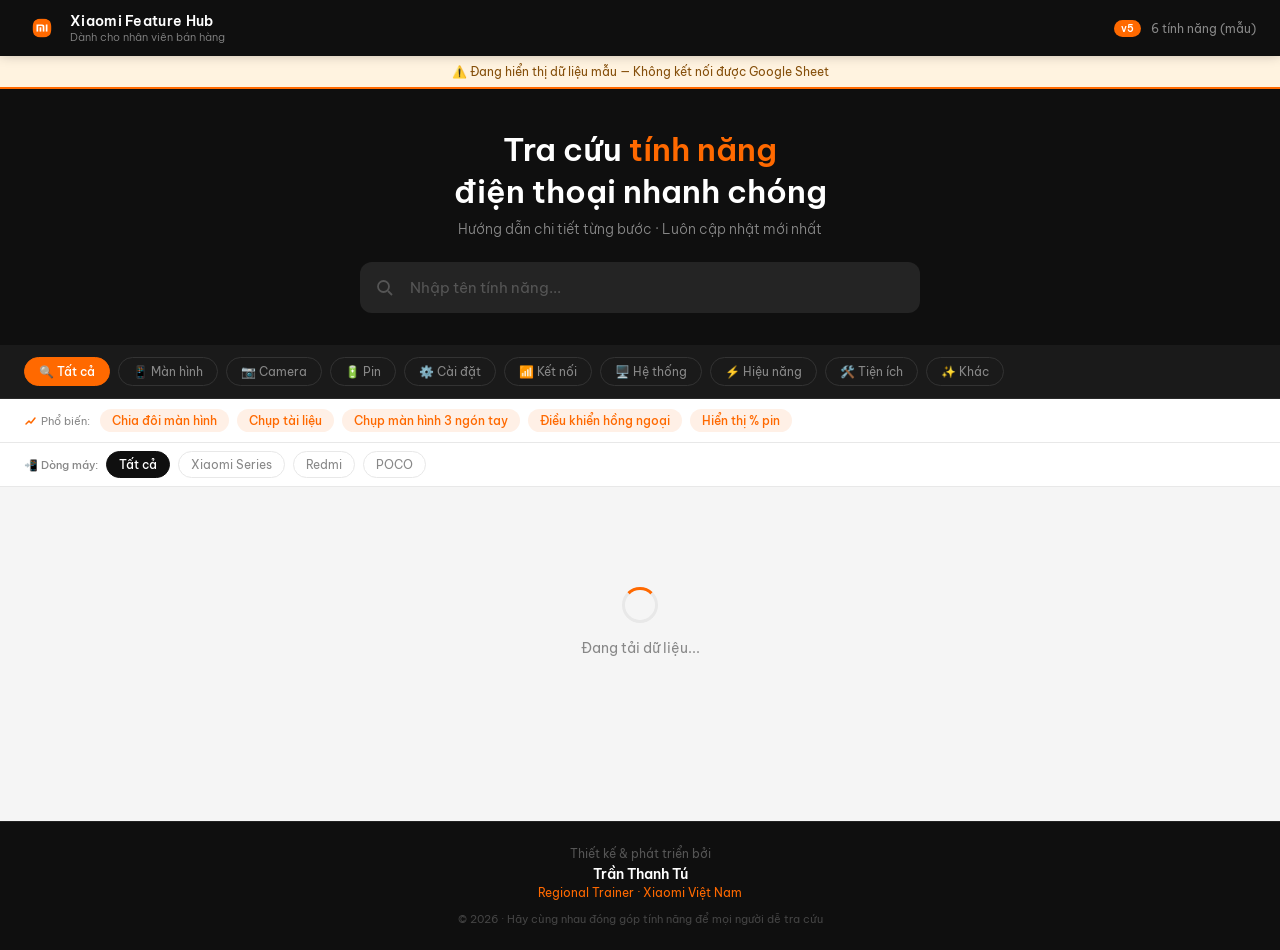
==== commit ab1ef011: "Update index.html" ====
--- a/index.html
+++ b/index.html
@@ -3,189 +3,9 @@
 <head>
 <meta charset="UTF-8">
 <meta name="viewport" content="width=device-width, initial-scale=1.0">
-<title>Tra cứu tính năng Xiaomi By Trần Thanh Tú</title>
+<title>Xiaomi Feature Hub v5 — By Trần Thanh Tú</title>
 <link href="https://fonts.googleapis.com/css2?family=Be+Vietnam+Pro:wght@300;400;500;600&display=swap" rel="stylesheet">
-<style>
-*, *::before, *::after { box-sizing: border-box; margin: 0; padding: 0; }
-:root {
-  --orange:#FF6900; --orange-light:#FFF0E6; --orange-mid:#FFD4B3;
-  --dark:#0F0F0F; --dark2:#1A1A1A; --dark3:#242424;
-  --gray:#888; --gray-light:#F5F5F5; --white:#FFFFFF;
-  --border:#E8E8E8; --radius:12px; --radius-sm:8px;
-}
-body { font-family:'Be Vietnam Pro',sans-serif; background:var(--gray-light); color:var(--dark); min-height:100vh; }
-
-/* HEADER */
-header { background:var(--dark); padding:0 24px; display:flex; align-items:center; justify-content:space-between; height:56px; position:sticky; top:0; z-index:200; }
-.logo { display:flex; align-items:center; gap:10px; text-decoration:none; }
-.logo-icon { width:36px; height:36px; display:flex; align-items:center; justify-content:center; }
-.logo-text { font-size:14px; font-weight:600; color:var(--white); letter-spacing:0.3px; }
-.logo-sub  { font-size:11px; color:var(--gray); font-weight:300; }
-.header-right { font-size:12px; color:var(--gray); white-space:nowrap; }
-
-/* STICKY SEARCH */
-.sticky-search {
-  position:fixed; top:56px; left:0; right:0; z-index:190;
-  background:var(--dark2); padding:10px 16px;
-  border-bottom:1px solid #2A2A2A;
-  transform:translateY(-110%);
-  transition:transform 0.25s ease;
-  pointer-events:none;
-  box-shadow:0 4px 12px rgba(0,0,0,0.3);
-}
-.sticky-search.visible { transform:translateY(0); pointer-events:auto; }
-.sticky-inner { max-width:800px; margin:0 auto; position:relative; }
-.sticky-search input {
-  width:100%; padding:10px 38px 10px 40px;
-  font-size:14px; font-family:'Be Vietnam Pro',sans-serif;
-  border:2px solid transparent; border-radius:var(--radius-sm);
-  background:var(--dark3); color:var(--white); outline:none; transition:border-color 0.2s;
-}
-.sticky-search input::placeholder { color:#555; }
-.sticky-search input:focus { border-color:var(--orange); }
-.s-icon { position:absolute; left:13px; top:50%; transform:translateY(-50%); color:#555; width:16px; height:16px; pointer-events:none; }
-.s-clear { position:absolute; right:10px; top:50%; transform:translateY(-50%); background:none; border:none; color:#555; cursor:pointer; font-size:20px; display:none; line-height:1; padding:4px; }
-
-/* HERO */
-.hero { background:var(--dark); padding:40px 24px 32px; text-align:center; }
-.hero h1 { font-size:clamp(22px,4vw,32px); font-weight:600; color:var(--white); line-height:1.3; margin-bottom:8px; }
-.hero h1 span { color:var(--orange); }
-.hero p { font-size:14px; color:var(--gray); font-weight:300; margin-bottom:24px; }
-.search-wrap { max-width:560px; margin:0 auto; position:relative; }
-.search-wrap input {
-  width:100%; padding:14px 44px 14px 48px;
-  font-size:15px; font-family:'Be Vietnam Pro',sans-serif;
-  border:2px solid transparent; border-radius:var(--radius);
-  background:var(--dark3); color:var(--white); outline:none; transition:border-color 0.2s;
-}
-.search-wrap input::placeholder { color:#555; }
-.search-wrap input:focus { border-color:var(--orange); }
-.search-icon { position:absolute; left:16px; top:50%; transform:translateY(-50%); color:#555; width:18px; height:18px; pointer-events:none; }
-.clear-btn { position:absolute; right:14px; top:50%; transform:translateY(-50%); background:none; border:none; color:#555; cursor:pointer; font-size:20px; display:none; line-height:1; padding:4px; }
-
-/* FILTERS */
-.filters { background:var(--dark2); padding:12px 24px; display:flex; gap:8px; overflow-x:auto; scrollbar-width:none; border-bottom:1px solid #2A2A2A; }
-.filters::-webkit-scrollbar { display:none; }
-.filter-btn { flex-shrink:0; padding:6px 14px; border-radius:20px; border:1px solid #333; background:transparent; color:var(--gray); font-size:12px; font-family:'Be Vietnam Pro',sans-serif; cursor:pointer; transition:all 0.15s; white-space:nowrap; }
-.filter-btn:hover { border-color:var(--orange); color:var(--orange); }
-.filter-btn.active { background:var(--orange); border-color:var(--orange); color:var(--white); font-weight:500; }
-
-/* TRENDING */
-.trending-bar { background:var(--white); padding:10px 24px; display:flex; align-items:center; gap:10px; border-bottom:1px solid var(--border); overflow-x:auto; scrollbar-width:none; }
-.trending-bar::-webkit-scrollbar { display:none; }
-.trending-label { font-size:11px; color:var(--gray); white-space:nowrap; display:flex; align-items:center; gap:4px; }
-.trend-tag { flex-shrink:0; font-size:12px; padding:4px 12px; border-radius:20px; background:var(--orange-light); color:var(--orange); cursor:pointer; font-weight:500; transition:background 0.15s; white-space:nowrap; border:none; font-family:'Be Vietnam Pro',sans-serif; }
-.trend-tag:hover { background:var(--orange-mid); }
-
-/* MAIN */
-.main { max-width:800px; margin:0 auto; padding:24px 16px; }
-.results-info { font-size:12px; color:var(--gray); margin-bottom:16px; padding:0 4px; display:flex; justify-content:space-between; align-items:center; }
-
-/* CARDS */
-.card { background:var(--white); border-radius:var(--radius); margin-bottom:10px; border:1px solid var(--border); overflow:hidden; transition:box-shadow 0.2s; }
-.card:hover { box-shadow:0 4px 16px rgba(0,0,0,0.08); }
-.card-header { padding:16px 20px; cursor:pointer; display:flex; align-items:flex-start; gap:14px; user-select:none; }
-.cat-dot { width:36px; height:36px; border-radius:10px; display:flex; align-items:center; justify-content:center; flex-shrink:0; font-size:16px; margin-top:1px; }
-.card-info { flex:1; min-width:0; }
-.card-title { font-size:15px; font-weight:600; color:var(--dark); margin-bottom:4px; line-height:1.3; }
-.card-meta { display:flex; align-items:center; gap:8px; flex-wrap:wrap; }
-.badge { font-size:11px; padding:2px 8px; border-radius:4px; font-weight:500; }
-.card-desc { font-size:13px; color:var(--gray); font-weight:300; margin-top:4px; line-height:1.5; }
-.chevron { color:#CCC; transition:transform 0.25s; flex-shrink:0; margin-top:8px; }
-.card.open .chevron { transform:rotate(180deg); color:var(--orange); }
-.card-body { max-height:0; overflow:hidden; transition:max-height 0.4s ease; }
-.card.open .card-body { max-height:3000px; }
-.card-body-inner { padding:0 20px 20px; border-top:1px solid var(--border); }
-.steps-title { font-size:11px; font-weight:600; color:var(--gray); text-transform:uppercase; letter-spacing:0.8px; padding:14px 0 10px; }
-.step { display:flex; gap:12px; align-items:flex-start; margin-bottom:8px; }
-.step-num { min-width:22px; height:22px; background:var(--orange); color:white; border-radius:50%; display:flex; align-items:center; justify-content:center; font-size:11px; font-weight:600; flex-shrink:0; margin-top:1px; }
-.step-text { font-size:14px; color:var(--dark); line-height:1.5; }
-.note-box { margin-top:10px; padding:10px 14px; background:#F0F7FF; border-radius:var(--radius-sm); border-left:3px solid #4A90D9; font-size:13px; color:#1A4D7A; line-height:1.5; }
-.product-box { margin-top:10px; display:flex; align-items:center; gap:6px; font-size:12px; color:var(--gray); }
-
-/* PAGINATION */
-.pagination { display:flex; justify-content:center; align-items:center; gap:6px; margin-top:24px; padding-bottom:24px; flex-wrap:wrap; }
-.page-btn { min-width:38px; height:38px; border-radius:var(--radius-sm); border:1px solid var(--border); background:var(--white); color:var(--dark); font-size:14px; font-family:'Be Vietnam Pro',sans-serif; cursor:pointer; display:flex; align-items:center; justify-content:center; transition:all 0.2s; padding:0 6px; }
-.page-btn:hover:not(:disabled):not(.active) { border-color:var(--orange); color:var(--orange); }
-.page-btn.active { background:var(--orange); border-color:var(--orange); color:var(--white); font-weight:600; pointer-events:none; }
-.page-btn:disabled { background:var(--gray-light); color:#ccc; border-color:#eee; cursor:not-allowed; }
-.page-ellipsis { color:var(--gray); font-size:14px; padding:0 2px; align-self:center; }
-
-/* LOADING / EMPTY */
-.state-box { text-align:center; padding:60px 20px; color:var(--gray); }
-.state-box .icon { font-size:40px; margin-bottom:12px; }
-.state-box p { font-size:14px; }
-.spinner { width:36px; height:36px; border:3px solid var(--border); border-top-color:var(--orange); border-radius:50%; animation:spin 0.8s linear infinite; margin:0 auto 16px; }
-@keyframes spin { to { transform:rotate(360deg); } }
-
-/* CATEGORY COLORS */
-.cat-man-hinh{background:#E6F1FB;} .cat-camera{background:#E1F5EE;} .cat-pin{background:#EAF3DE;}
-.cat-cai-dat{background:#FAEEDA;} .cat-ket-noi{background:#FBEAF0;} .cat-khac{background:#F1EFE8;}
-.cat-he-thong{background:#EDE8FB;} .cat-hieu-nang{background:#FCF0E8;} .cat-tien-ich{background:#E8F8FC;}
-.badge-man-hinh{background:#E6F1FB;color:#185FA5;} .badge-camera{background:#E1F5EE;color:#0F6E56;}
-.badge-pin{background:#EAF3DE;color:#3B6D11;} .badge-cai-dat{background:#FAEEDA;color:#854F0B;}
-.badge-ket-noi{background:#FBEAF0;color:#993556;} .badge-khac{background:#F1EFE8;color:#5F5E5A;}
-.badge-he-thong{background:#EDE8FB;color:#4A2D9C;} .badge-hieu-nang{background:#FCF0E8;color:#8B4513;}
-.badge-tien-ich{background:#E8F8FC;color:#0E6E8A;}
-
-/* DEVICE FILTER */
-.device-bar { background:var(--white); padding:8px 24px; display:flex; align-items:center; gap:8px; border-bottom:1px solid var(--border); overflow-x:auto; scrollbar-width:none; }
-.device-bar::-webkit-scrollbar { display:none; }
-.device-label { font-size:11px; color:var(--gray); white-space:nowrap; font-weight:500; }
-.device-btn { flex-shrink:0; padding:5px 12px; border-radius:20px; border:1px solid var(--border); background:transparent; color:var(--gray); font-size:12px; font-family:'Be Vietnam Pro',sans-serif; cursor:pointer; transition:all 0.15s; white-space:nowrap; }
-.device-btn:hover { border-color:var(--orange); color:var(--orange); }
-.device-btn.active { background:var(--dark); border-color:var(--dark); color:var(--white); font-weight:500; }
-
-/* BÁO LỖI BUTTON trên card */
-.report-btn { margin-top:12px; padding:7px 14px; border-radius:var(--radius-sm); border:1px solid var(--border); background:transparent; color:var(--gray); font-size:12px; font-family:'Be Vietnam Pro',sans-serif; cursor:pointer; display:inline-flex; align-items:center; gap:6px; transition:all 0.15s; }
-.report-btn:hover { border-color:#E53935; color:#E53935; background:#FFF5F5; }
-
-/* MODAL BÁO LỖI */
-.modal-overlay { position:fixed; inset:0; background:rgba(0,0,0,0.5); z-index:1000; display:flex; align-items:center; justify-content:center; padding:16px; opacity:0; pointer-events:none; transition:opacity 0.2s; }
-.modal-overlay.open { opacity:1; pointer-events:auto; }
-.modal { background:var(--white); border-radius:var(--radius); width:100%; max-width:440px; padding:24px; transform:translateY(20px); transition:transform 0.2s; }
-.modal-overlay.open .modal { transform:translateY(0); }
-.modal-title { font-size:16px; font-weight:600; color:var(--dark); margin-bottom:4px; }
-.modal-sub { font-size:13px; color:var(--gray); margin-bottom:16px; }
-.modal-feature { font-size:13px; font-weight:500; color:var(--orange); background:var(--orange-light); padding:6px 12px; border-radius:var(--radius-sm); margin-bottom:16px; display:inline-block; }
-.modal-label { font-size:12px; font-weight:500; color:var(--dark); margin-bottom:8px; }
-.modal-checks { display:flex; flex-direction:column; gap:8px; margin-bottom:16px; }
-.modal-check { display:flex; align-items:center; gap:10px; cursor:pointer; }
-.modal-check input { width:16px; height:16px; accent-color:var(--orange); cursor:pointer; }
-.modal-check span { font-size:13px; color:var(--dark); }
-.modal-textarea { width:100%; padding:10px 12px; border:1px solid var(--border); border-radius:var(--radius-sm); font-size:13px; font-family:'Be Vietnam Pro',sans-serif; color:var(--dark); resize:vertical; min-height:80px; outline:none; transition:border-color 0.2s; }
-.modal-textarea:focus { border-color:var(--orange); }
-.modal-textarea::placeholder { color:#BBB; }
-.modal-actions { display:flex; gap:8px; margin-top:16px; justify-content:flex-end; }
-.btn-cancel { padding:9px 18px; border-radius:var(--radius-sm); border:1px solid var(--border); background:transparent; color:var(--gray); font-size:13px; font-family:'Be Vietnam Pro',sans-serif; cursor:pointer; }
-.btn-cancel:hover { border-color:var(--gray); }
-.btn-submit { padding:9px 18px; border-radius:var(--radius-sm); border:none; background:var(--orange); color:var(--white); font-size:13px; font-weight:500; font-family:'Be Vietnam Pro',sans-serif; cursor:pointer; transition:opacity 0.15s; }
-.btn-submit:hover { opacity:0.85; }
-.btn-submit:disabled { opacity:0.5; cursor:not-allowed; }
-.modal-success { text-align:center; padding:16px 0 8px; }
-.modal-success .s-icon-big { font-size:40px; margin-bottom:12px; }
-.modal-success p { font-size:14px; color:var(--gray); }
-
-/* RESPONSIVE */
-@media(max-width:600px){
-  .hero{padding:20px 16px;}
-  .hero h1{font-size:20px;margin-bottom:6px;}
-  .hero p{display:none;}
-  .search-wrap input{font-size:16px;}
-  .filters{padding:10px 12px;gap:6px;}
-  .filter-btn{padding:8px 14px;font-size:13px;}
-  .trending-bar{padding:8px 12px;}
-  .main{padding:12px 10px;}
-  .card-header{padding:14px;gap:10px;}
-  .cat-dot{width:32px;height:32px;font-size:15px;border-radius:8px;}
-  .card-title{font-size:14px;}
-  header{padding:0 14px;}
-  .logo-sub{display:none;}
-  .page-btn{min-width:34px;height:34px;font-size:13px;}
-  .device-bar{padding:8px 12px;}
-  .modal{padding:20px 16px;}
-}
-</style>
+<link rel="stylesheet" href="style.css">
 </head>
 <body>
 
@@ -203,8 +23,16 @@
       <div class="logo-sub">Dành cho nhân viên bán hàng</div>
     </div>
   </a>
-  <div class="header-right" id="count-display">Đang tải...</div>
+  <div class="header-right">
+    <span class="version-badge">v5</span>
+    <span class="count-badge" id="count-display">Đang tải...</span>
+  </div>
 </header>
+
+<!-- DEMO BANNER -->
+<div class="demo-banner" id="demo-banner">
+  ⚠️ Đang hiển thị dữ liệu mẫu — Không kết nối được Google Sheet
+</div>
 
 <!-- STICKY SEARCH -->
 <div class="sticky-search" id="sticky-search">
@@ -220,56 +48,56 @@
 <!-- HERO -->
 <div class="hero" id="hero-section">
   <h1>Tra cứu <span>tính năng</span><br>điện thoại nhanh chóng</h1>
-  <p>Tìm kiếm hướng dẫn tính năng để tư vấn khách hàng chính xác hơn</p>
+  <p>Hướng dẫn chi tiết từng bước · Luôn cập nhật mới nhất</p>
   <div class="search-wrap">
     <svg class="search-icon" viewBox="0 0 18 18" fill="none" stroke="currentColor" stroke-width="1.8">
       <circle cx="7.5" cy="7.5" r="5.5"/><line x1="12" y1="12" x2="16" y2="16"/>
     </svg>
-    <input type="text" id="search-input" placeholder="Tìm tính năng, ví dụ: chia đôi màn hình..." autocomplete="off"/>
+    <input type="text" id="search-input" placeholder="Nhập tên tính năng..." autocomplete="off" inputmode="search"/>
     <button class="clear-btn" id="clear-btn" aria-label="Xoá">×</button>
   </div>
 </div>
 
 <!-- FILTERS -->
 <div class="filters" id="filter-bar">
-  <button class="filter-btn active" onclick="setFilter('all',this)">Tất cả</button>
-  <button class="filter-btn" onclick="setFilter('Màn hình',this)">Màn hình</button>
-  <button class="filter-btn" onclick="setFilter('Camera',this)">Camera</button>
-  <button class="filter-btn" onclick="setFilter('Pin',this)">Pin</button>
-  <button class="filter-btn" onclick="setFilter('Cài đặt',this)">Cài đặt</button>
-  <button class="filter-btn" onclick="setFilter('Kết nối',this)">Kết nối</button>
-  <button class="filter-btn" onclick="setFilter('Hệ thống',this)">Hệ thống</button>
-  <button class="filter-btn" onclick="setFilter('Hiệu năng',this)">Hiệu năng</button>
-  <button class="filter-btn" onclick="setFilter('Tiện ích',this)">Tiện ích</button>
-  <button class="filter-btn" onclick="setFilter('Khác',this)">Khác</button>
+  <button class="filter-btn active" onclick="setFilter('all',this)">🔍 Tất cả</button>
+  <button class="filter-btn" onclick="setFilter('Màn hình',this)">📱 Màn hình</button>
+  <button class="filter-btn" onclick="setFilter('Camera',this)">📷 Camera</button>
+  <button class="filter-btn" onclick="setFilter('Pin',this)">🔋 Pin</button>
+  <button class="filter-btn" onclick="setFilter('Cài đặt',this)">⚙️ Cài đặt</button>
+  <button class="filter-btn" onclick="setFilter('Kết nối',this)">📶 Kết nối</button>
+  <button class="filter-btn" onclick="setFilter('Hệ thống',this)">🖥️ Hệ thống</button>
+  <button class="filter-btn" onclick="setFilter('Hiệu năng',this)">⚡ Hiệu năng</button>
+  <button class="filter-btn" onclick="setFilter('Tiện ích',this)">🛠️ Tiện ích</button>
+  <button class="filter-btn" onclick="setFilter('Khác',this)">✨ Khác</button>
 </div>
 
 <!-- TRENDING -->
 <div class="trending-bar">
   <div class="trending-label">
-    <svg width="12" height="12" viewBox="0 0 12 12" fill="none">
-      <path d="M6 1l1.2 2.4L10 4l-2 2 .5 3L6 7.5 3.5 9 4 6 2 4l2.8-.6L6 1z" fill="#FF6900"/>
+    <svg width="13" height="13" viewBox="0 0 13 13" fill="none">
+      <path d="M2 10L5 7l2 2 4-5" stroke="#FF6900" stroke-width="1.5" stroke-linecap="round" stroke-linejoin="round"/>
     </svg>
-    Tìm nhiều nhất:
+    Phổ biến:
   </div>
-  <div id="trending-tags" style="display:flex;gap:8px;flex-wrap:nowrap;overflow-x:auto;scrollbar-width:none;"></div>
+  <div id="trending-tags" style="display:flex;gap:8px;overflow-x:auto;scrollbar-width:none;"></div>
 </div>
 
 <!-- DEVICE FILTER -->
-<div class="device-bar" id="device-bar">
-  <span class="device-label">📱 Dòng máy:</span>
+<div class="device-bar">
+  <span class="device-label">📲 Dòng máy:</span>
   <button class="device-btn active" onclick="setDevice('all',this)">Tất cả</button>
-  <button class="device-btn" onclick="setDevice('Xiaomi Series',this)">Xiaomi Series</button>
-  <button class="device-btn" onclick="setDevice('Redmi Note',this)">Redmi Note</button>
+  <button class="device-btn" onclick="setDevice('Xiaomi',this)">Xiaomi Series</button>
   <button class="device-btn" onclick="setDevice('Redmi',this)">Redmi</button>
+  <button class="device-btn" onclick="setDevice('POCO',this)">POCO</button>
 </div>
 
 <!-- MODAL BÁO LỖI -->
 <div class="modal-overlay" id="modal-overlay" onclick="closeModal(event)">
-  <div class="modal" id="modal">
+  <div class="modal">
     <div id="modal-form-content">
-      <div class="modal-title">Báo lỗi / Góp ý</div>
-      <div class="modal-sub">Giúp chúng tôi cải thiện nội dung tốt hơn. Bạn hãy điền đủ thông tin để được hỗ trợ nhanh nhất</div>
+      <div class="modal-title">🚩 Báo lỗi / Góp ý</div>
+      <div class="modal-sub">Giúp chúng tôi cải thiện hướng dẫn tốt hơn</div>
       <div class="modal-feature" id="modal-feature-name"></div>
 
       <div class="modal-label">Loại vấn đề:</div>
@@ -278,7 +106,7 @@
           <input type="checkbox" id="chk-wrong"> <span>Thông tin sai hoặc thiếu bước</span>
         </label>
         <label class="modal-check">
-          <input type="checkbox" id="chk-notwork"> <span>Tính năng không hoạt động trên máy của tôi</span>
+          <input type="checkbox" id="chk-notwork"> <span>Tính năng không hoạt động trên máy tôi</span>
         </label>
       </div>
 
@@ -294,12 +122,26 @@
       </div>
 
       <div style="margin-bottom:12px;">
-        <div class="modal-label" style="margin-bottom:6px;">Tên Trainer khu vực <span style="color:#E53935;">*</span></div>
-        <input type="text" id="modal-trainer" class="modal-textarea" style="min-height:unset;height:38px;resize:none;" placeholder="VD: Trần Thanh Tú"/>
+        <div class="modal-label" style="margin-bottom:6px;">Region <span style="color:#E53935;">*</span></div>
+        <select id="modal-region" class="modal-textarea" onchange="onRegionChange()">
+          <option value="">-- Chọn Region --</option>
+        </select>
+      </div>
+      <div style="margin-bottom:12px;">
+        <div class="modal-label" style="margin-bottom:6px;">Sub Region <span style="color:#E53935;">*</span></div>
+        <select id="modal-subregion" class="modal-textarea" onchange="onSubRegionChange()" disabled>
+          <option value="">-- Chọn Sub Region --</option>
+        </select>
+      </div>
+      <div style="margin-bottom:12px;">
+        <div class="modal-label" style="margin-bottom:6px;">Tên Trainer <span style="color:#E53935;">*</span></div>
+        <select id="modal-trainer" class="modal-textarea" disabled>
+          <option value="">-- Chọn Trainer --</option>
+        </select>
       </div>
 
       <div class="modal-label">Góp ý thêm (tuỳ chọn):</div>
-      <textarea class="modal-textarea" id="modal-note" placeholder="Mô tả chi tiết vấn đề hoặc đề xuất của bạn..."></textarea>
+      <textarea class="modal-textarea" id="modal-note" placeholder="Mô tả chi tiết vấn đề hoặc đề xuất..."></textarea>
       <div class="modal-actions">
         <button class="btn-cancel" onclick="closeModalDirect()">Huỷ</button>
         <button class="btn-submit" id="btn-submit-report" onclick="submitReport()">Gửi báo cáo</button>
@@ -308,11 +150,13 @@
     <div id="modal-success-content" class="modal-success" style="display:none;">
       <div class="s-icon-big">✅</div>
       <div style="font-size:15px;font-weight:600;color:var(--dark);margin-bottom:8px;">Đã gửi thành công!</div>
-      <p>Cảm ơn bạn đã góp ý. Nội dung sẽ được kiểm tra và cập nhật sớm.</p>
+      <p>Cảm ơn bạn đã góp ý. Nội dung sẽ được xem xét và cập nhật sớm.</p>
       <button class="btn-submit" style="margin-top:16px;" onclick="closeModalDirect()">Đóng</button>
     </div>
   </div>
 </div>
+
+<!-- MAIN -->
 <div class="main">
   <div class="results-info" id="results-info"></div>
   <div id="results">
@@ -321,530 +165,14 @@
   <div class="pagination" id="pagination"></div>
 </div>
 
+<!-- FOOTER -->
 <footer style="background:var(--dark);padding:24px;text-align:center;margin-top:32px;border-top:1px solid #222;">
   <div style="font-size:12px;color:#555;margin-bottom:4px;">Thiết kế &amp; phát triển bởi</div>
   <div style="font-size:14px;font-weight:600;color:var(--white);">Trần Thanh Tú</div>
   <div style="font-size:12px;color:var(--orange);margin-top:2px;">Regional Trainer · Xiaomi Việt Nam</div>
-  <div style="font-size:11px;color:#444;margin-top:12px;">© 2026 Hãy cùng nhau đóng góp tính năng để giúp ích cho mọi người dễ tra cứu</div>
+  <div style="font-size:11px;color:#444;margin-top:12px;">© 2026 · Hãy cùng nhau đóng góp tính năng để mọi người dễ tra cứu</div>
 </footer>
 
-<script>
-/* ══════════════════════════════════════════
-   CẤU HÌNH
-══════════════════════════════════════════ */
-const SHEET_ID       = '1_BpsY4izWhR9xyKww9vRviUIs7icMIfVxeXXZEZePMA';
-const GAS_URL        = 'https://script.google.com/macros/s/AKfycbxu3GitkeuESUc-MeU1hvDXWb4abYpLj745JwtEHHXHLudAaE9EOk-MHcmwtlcHLXCK/exec';
-const ITEMS_PER_PAGE = 4;
-// headers=1 → bắt buộc API chỉ đọc hàng 1 làm header, không gộp nhiều hàng
-const API = `https://docs.google.com/spreadsheets/d/${SHEET_ID}/gviz/tq?tqx=out:json&headers=1&sheet=`;
-
-/* ══════════════════════════════════════════
-   STATE
-══════════════════════════════════════════ */
-let features     = [];
-let steps        = [];
-let activeFilter = 'all';
-let activeDevice = 'all';
-let searchQ      = '';
-let currentPage  = 1;
-let usingDemo    = false;
-let currentReportFeature = '';
-
-/* ══════════════════════════════════════════
-   CATEGORY MAP
-══════════════════════════════════════════ */
-const catMap = {
-  'Màn hình' :{ cls:'man-hinh',  icon:'📱' },
-  'Camera'   :{ cls:'camera',    icon:'📷' },
-  'Pin'      :{ cls:'pin',       icon:'🔋' },
-  'Cài đặt'  :{ cls:'cai-dat',   icon:'⚙️'  },
-  'Kết nối'  :{ cls:'ket-noi',   icon:'📶' },
-  'Hệ thống' :{ cls:'he-thong',  icon:'🖥️'  },
-  'Hiệu năng':{ cls:'hieu-nang', icon:'⚡' },
-  'Tiện ích' :{ cls:'tien-ich',  icon:'🛠️'  },
-  'Khác'     :{ cls:'khac',      icon:'✨' },
-};
-function getCat(name){ return catMap[name] || { cls:'khac', icon:'✨' }; }
-
-/* ══════════════════════════════════════════
-   DỮ LIỆU MẪU (dùng khi offline/CORS)
-══════════════════════════════════════════ */
-const SAMPLE_FEATURES = [
-  { feature_id:'F0001','Tính năng':'Chia đôi màn hình','Danh mục':'Màn hình','Công dụng':'Giúp mở và tương tác 2 ứng dụng cùng lúc.','Lượt tìm kiếm':'12','Dòng sản phẩm áp dụng':'Tất cả','Lưu ý/Tên người đóng góp tính năng':'RAM > 6GB mới sử dụng được' },
-  { feature_id:'F0002','Tính năng':'Chụp màn hình 3 ngón tay','Danh mục':'Màn hình','Công dụng':'Vuốt 3 ngón tay từ trên xuống để chụp màn hình.','Lượt tìm kiếm':'8','Dòng sản phẩm áp dụng':'Tất cả','Lưu ý/Tên người đóng góp tính năng':'' },
-  { feature_id:'F0003','Tính năng':'Chụp tài liệu','Danh mục':'Camera','Công dụng':'Chụp ảnh tài liệu. Tự động cắt và căn chỉnh.','Lượt tìm kiếm':'5','Dòng sản phẩm áp dụng':'Tất cả','Lưu ý/Tên người đóng góp tính năng':'' },
-  { feature_id:'F0004','Tính năng':'Hiển thị % pin','Danh mục':'Màn hình','Công dụng':'Dễ dàng xem % pin còn lại ở thanh thông báo.','Lượt tìm kiếm':'4','Dòng sản phẩm áp dụng':'Tất cả','Lưu ý/Tên người đóng góp tính năng':'Xuân Đạt đã đóng góp' },
-  { feature_id:'F0005','Tính năng':'Chạm 2 lần bật tắt màn hình','Danh mục':'Màn hình','Công dụng':'Bật tắt màn hình không cần nút nguồn.','Lượt tìm kiếm':'3','Dòng sản phẩm áp dụng':'Tất cả','Lưu ý/Tên người đóng góp tính năng':'' },
-  { feature_id:'F0006','Tính năng':'Cửa sổ nổi','Danh mục':'Màn hình','Công dụng':'Hiển thị ứng dụng dạng cửa sổ nổi trên màn hình chính.','Lượt tìm kiếm':'2','Dòng sản phẩm áp dụng':'Tất cả','Lưu ý/Tên người đóng góp tính năng':'' },
-];
-const SAMPLE_STEPS = [
-  { feature_id:'F0001',step_order:'Bước 1','Nội dung':'Nhấn vào giao diện đa nhiệm' },
-  { feature_id:'F0001',step_order:'Bước 2','Nội dung':'Nhấn giữ ứng dụng' },
-  { feature_id:'F0001',step_order:'Bước 3','Nội dung':'Chọn chia đôi màn hình' },
-  { feature_id:'F0001',step_order:'Bước 4','Nội dung':'Chọn ứng dụng thứ 2 muốn mở' },
-  { feature_id:'F0002',step_order:'Bước 1','Nội dung':'Vào Cài đặt → Trợ năng' },
-  { feature_id:'F0002',step_order:'Bước 2','Nội dung':'Chọn Phím tắt cử chỉ' },
-  { feature_id:'F0002',step_order:'Bước 3','Nội dung':'Bật "Chụp màn hình bằng 3 ngón tay"' },
-  { feature_id:'F0003',step_order:'Bước 1','Nội dung':'Mở ứng dụng Camera' },
-  { feature_id:'F0003',step_order:'Bước 2','Nội dung':'Chọn chế độ Tài liệu ở giao diện camera' },
-  { feature_id:'F0003',step_order:'Bước 3','Nội dung':'Đặt tài liệu phẳng rồi chụp' },
-];
-
-/* ══════════════════════════════════════════
-   FETCH SHEET
-   headers=1 trong URL hoạt động tốt cho Feature.
-   Với Steps: cols[].label trống → header nằm ở row[0]
-══════════════════════════════════════════ */
-async function fetchSheet(sheetName) {
-  const res  = await fetch(API + encodeURIComponent(sheetName));
-  const text = await res.text();
-
-  const start = text.indexOf('{');
-  const end   = text.lastIndexOf('}');
-  if (start === -1 || end === -1) throw new Error('Invalid response');
-
-  const json = JSON.parse(text.substring(start, end + 1));
-  if (!json.table) throw new Error('No table');
-
-  const rawCols = (json.table.cols || []).map(c => (c && c.label) ? String(c.label).trim() : '');
-  const rows    = json.table.rows || [];
-  if (!rows.length) return [];
-
-  // Nếu tất cả cols label trống → header nằm ở row[0]
-  const hasRealHeader = rawCols.some(c => c.length > 0);
-  let headers, dataRows;
-
-  if (hasRealHeader) {
-    headers  = rawCols;
-    dataRows = rows;
-  } else {
-    // Lấy header từ row[0], chỉ lấy các cột không trùng
-    const firstRow = rows[0];
-    const seenHeaders = new Set();
-    headers = (firstRow.c || []).map(cell => {
-      if (!cell || cell.v == null) return '';
-      const h = String(cell.v).trim();
-      if (seenHeaders.has(h)) return ''; // bỏ cột trùng
-      seenHeaders.add(h);
-      return h;
-    });
-    dataRows = rows.slice(1);
-  }
-
-  return dataRows.map(row => {
-    const obj   = {};
-    const cells = row.c || [];
-    headers.forEach((h, i) => {
-      if (!h) return; // bỏ qua cột trùng hoặc trống
-      const cell = cells[i];
-      let val = '';
-      if (cell != null) {
-        if (cell.v != null)      val = cell.v;
-        else if (cell.f != null) val = cell.f;
-      }
-      obj[h] = String(val).trim();
-    });
-    return obj;
-  }).filter(row => Object.values(row).some(v => v !== ''));
-}
-
-/* ══════════════════════════════════════════
-   TRACKING — ghi lượt click → GAS → Sheet
-══════════════════════════════════════════ */
-function trackView(featureName) {
-  if (!featureName || usingDemo || !GAS_URL || GAS_URL === 'YOUR_GAS_URL_HERE') return;
-  // fire-and-forget: no-cors nên không đọc được response nhưng GAS vẫn nhận
-  fetch(`${GAS_URL}?featureName=${encodeURIComponent(featureName)}`, {
-    method: 'GET', mode: 'no-cors'
-  }).catch(() => {});
-}
-
-/* ══════════════════════════════════════════
-   TRENDING
-══════════════════════════════════════════ */
-function renderTrending() {
-  const container = document.getElementById('trending-tags');
-  container.innerHTML = '';
-  const withCount = features
-    .filter(f => parseInt(f['Lượt tìm kiếm'] || 0) > 0)
-    .sort((a,b) => parseInt(b['Lượt tìm kiếm']||0) - parseInt(a['Lượt tìm kiếm']||0))
-    .slice(0, 5);
-  const list = withCount.length ? withCount : features.slice(0, 5);
-  list.forEach(f => {
-    const btn = document.createElement('button');
-    btn.className   = 'trend-tag';
-    btn.textContent = f['Tính năng'];
-    btn.onclick = () => applySearch(f['Tính năng']);
-    container.appendChild(btn);
-  });
-}
-
-/* ══════════════════════════════════════════
-   STEPS
-══════════════════════════════════════════ */
-function getSteps(featureId) {
-  return steps
-    .filter(s => s['feature_id'] === featureId)
-    .sort((a,b) => {
-      const an = parseInt(String(a['step_order']||'').replace(/\D/g,'')) || 0;
-      const bn = parseInt(String(b['step_order']||'').replace(/\D/g,'')) || 0;
-      return an - bn;
-    });
-}
-
-/* ══════════════════════════════════════════
-   ESCAPE HELPERS
-══════════════════════════════════════════ */
-function escHtml(str) {
-  return String(str||'')
-    .replace(/&/g,'&amp;').replace(/</g,'&lt;')
-    .replace(/>/g,'&gt;').replace(/"/g,'&quot;').replace(/'/g,'&#39;');
-}
-function escJS(str) {
-  return String(str||'')
-    .replace(/\\/g,'\\\\').replace(/'/g,"\\'")
-    .replace(/\r?\n/g,' ');
-}
-
-/* ══════════════════════════════════════════
-   RENDER
-══════════════════════════════════════════ */
-function render() {
-  const q    = searchQ.toLowerCase().trim();
-  const list = features.filter(f => {
-    const ten      = String(f['Tính năng'] ||'').toLowerCase();
-    const congDung = String(f['Công dụng']  ||'').toLowerCase();
-    const danhMuc  = String(f['Danh mục']   ||'').toLowerCase();
-    const dongMay  = String(f['Dòng sản phẩm áp dụng'] ||'').toLowerCase();
-    const matchQ   = !q || ten.includes(q) || congDung.includes(q) || danhMuc.includes(q);
-    const matchF   = activeFilter === 'all' || f['Danh mục'] === activeFilter;
-    // Lọc dòng máy: "Tất cả" trong sheet → hiển thị cho mọi filter
-    const matchD   = activeDevice === 'all'
-      || dongMay.includes('tất cả')
-      || dongMay.includes(activeDevice.toLowerCase());
-    return matchQ && matchF && matchD;
-  });
-
-  const totalItems = list.length;
-  const totalPages = Math.max(1, Math.ceil(totalItems / ITEMS_PER_PAGE));
-  if (currentPage > totalPages) currentPage = totalPages;
-
-  const pageList = list.slice((currentPage-1)*ITEMS_PER_PAGE, currentPage*ITEMS_PER_PAGE);
-
-  // Info bar
-  const demoTag = usingDemo ? ' <span style="color:var(--orange);font-size:11px;">(dữ liệu mẫu)</span>' : '';
-  const label   = (q || activeFilter !== 'all')
-    ? `Tìm thấy <strong>${totalItems}</strong> tính năng`
-    : `Tổng cộng <strong>${totalItems}</strong> tính năng`;
-  const pageTag = totalPages > 1 ? `<span>Trang ${currentPage} / ${totalPages}</span>` : '';
-  document.getElementById('results-info').innerHTML = `<span>${label}${demoTag}</span>${pageTag}`;
-
-  if (!pageList.length) {
-    document.getElementById('results').innerHTML =
-      `<div class="state-box"><div class="icon">🔍</div><p>Không tìm thấy tính năng phù hợp.<br>Thử từ khóa khác nhé.</p></div>`;
-    document.getElementById('pagination').innerHTML = '';
-    return;
-  }
-
-  document.getElementById('results').innerHTML = pageList.map(f => {
-    const cat    = getCat(f['Danh mục']);
-    const fid    = f['feature_id'] || '';
-    const fSteps = getSteps(fid);
-
-    const stepsHTML = fSteps.map((s,i) => {
-      const nd = s['Nội dung'] || s['Nội dung bước'] || '';
-      return `<div class="step">
-        <div class="step-num">${i+1}</div>
-        <div class="step-text">${escHtml(nd)}</div>
-      </div>`;
-    }).join('');
-
-    const noteVal  = f['Lưu ý/Tên người đóng góp tính năng'] || f['Lưu ý'] || '';
-    const noteHTML = noteVal
-      ? `<div class="note-box">
-           <strong style="font-size:10px;text-transform:uppercase;letter-spacing:0.8px;color:#4A90D9;">Lưu ý</strong><br>
-           ${escHtml(noteVal)}
-         </div>` : '';
-
-    const productVal  = f['Dòng sản phẩm áp dụng'] || '';
-    const productHTML = (productVal && productVal !== 'Tất cả')
-      ? `<div class="product-box">
-           <svg width="12" height="12" viewBox="0 0 12 12" fill="none">
-             <rect x="1" y="1" width="10" height="10" rx="2" stroke="#888" stroke-width="1.2"/>
-             <path d="M4 6h4M6 4v4" stroke="#888" stroke-width="1.2" stroke-linecap="round"/>
-           </svg>
-           Áp dụng: <strong>${escHtml(productVal)}</strong>
-         </div>` : '';
-
-    // Tên tính năng và danh mục — bảo vệ khỏi hiển thị "null" hay "undefined"
-    const tenTN  = f['Tính năng']  || '';
-    const danhMC = f['Danh mục']   || '';
-    const congD  = f['Công dụng']  || '';
-
-    return `<div class="card" id="card-${escHtml(fid)}">
-      <div class="card-header" onclick="toggleCard('${escJS(fid)}','${escJS(tenTN)}')">
-        <div class="cat-dot cat-${cat.cls}">${cat.icon}</div>
-        <div class="card-info">
-          <div class="card-title">${escHtml(tenTN)}</div>
-          <div class="card-meta">
-            ${danhMC ? `<span class="badge badge-${cat.cls}">${escHtml(danhMC)}</span>` : ''}
-          </div>
-          <div class="card-desc">${escHtml(congD)}</div>
-        </div>
-        <svg class="chevron" width="16" height="16" viewBox="0 0 16 16" fill="none" stroke="currentColor" stroke-width="1.8">
-          <path d="M4 6l4 4 4-4"/>
-        </svg>
-      </div>
-      <div class="card-body">
-        <div class="card-body-inner">
-          ${fSteps.length
-            ? `<div class="steps-title">Các bước thực hiện</div>${stepsHTML}`
-            : '<div style="padding:14px 0 4px;color:#bbb;font-size:13px;">Chưa có hướng dẫn chi tiết.</div>'}
-          ${noteHTML}
-          ${productHTML}
-          <button class="report-btn" onclick="openModal('${escJS(tenTN)}')">
-            <svg width="13" height="13" viewBox="0 0 13 13" fill="none" stroke="currentColor" stroke-width="1.5">
-              <circle cx="6.5" cy="6.5" r="5.5"/>
-              <line x1="6.5" y1="4" x2="6.5" y2="7"/><circle cx="6.5" cy="9" r="0.6" fill="currentColor"/>
-            </svg>
-            Báo lỗi / Góp ý
-          </button>
-        </div>
-      </div>
-    </div>`;
-  }).join('');
-
-  renderPagination(totalPages);
-}
-
-/* ══════════════════════════════════════════
-   PAGINATION
-══════════════════════════════════════════ */
-function renderPagination(totalPages) {
-  const el = document.getElementById('pagination');
-  if (totalPages <= 1) { el.innerHTML = ''; return; }
-
-  let html = `<button class="page-btn" ${currentPage===1?'disabled':''} onclick="changePage(${currentPage-1})" aria-label="Trang trước">‹</button>`;
-
-  for (let i = 1; i <= totalPages; i++) {
-    if (i===1 || i===totalPages || (i>=currentPage-1 && i<=currentPage+1)) {
-      html += `<button class="page-btn ${i===currentPage?'active':''}" onclick="changePage(${i})">${i}</button>`;
-    } else if (i===currentPage-2 || i===currentPage+2) {
-      html += `<span class="page-ellipsis">…</span>`;
-    }
-  }
-
-  html += `<button class="page-btn" ${currentPage===totalPages?'disabled':''} onclick="changePage(${currentPage+1})" aria-label="Trang sau">›</button>`;
-  el.innerHTML = html;
-}
-
-function changePage(page) {
-  currentPage = page;
-  render();
-  document.getElementById('filter-bar').scrollIntoView({ behavior:'smooth', block:'start' });
-}
-
-/* ══════════════════════════════════════════
-   TOGGLE CARD
-══════════════════════════════════════════ */
-function toggleCard(fid, featureName) {
-  const card = document.getElementById('card-' + fid);
-  if (!card) return;
-  const wasOpen = card.classList.contains('open');
-  document.querySelectorAll('.card.open').forEach(c => c.classList.remove('open'));
-  if (!wasOpen) {
-    card.classList.add('open');
-    trackView(featureName);
-  }
-}
-
-/* ══════════════════════════════════════════
-   SEARCH — đồng bộ cả 2 ô (hero + sticky)
-══════════════════════════════════════════ */
-function applySearch(val) {
-  searchQ = val;
-  const heroInput   = document.getElementById('search-input');
-  const stickyInput = document.getElementById('sticky-input');
-  if (heroInput.value   !== val) heroInput.value   = val;
-  if (stickyInput.value !== val) stickyInput.value = val;
-  document.getElementById('clear-btn').style.display    = val ? 'block' : 'none';
-  document.getElementById('sticky-clear').style.display = val ? 'block' : 'none';
-  currentPage = 1;
-  render();
-}
-function clearSearch()       { applySearch(''); }
-function clearStickySearch() { applySearch(''); }
-
-function setDevice(device, btn) {
-  activeDevice = device;
-  document.querySelectorAll('.device-btn').forEach(b => b.classList.remove('active'));
-  btn.classList.add('active');
-  currentPage = 1;
-  render();
-}
-
-/* ══════════════════════════════════════════
-   MODAL BÁO LỖI
-══════════════════════════════════════════ */
-function openModal(featureName) {
-  currentReportFeature = featureName;
-  document.getElementById('modal-feature-name').textContent = featureName;
-  document.getElementById('modal-note').value    = '';
-  document.getElementById('modal-model').value   = '';
-  document.getElementById('modal-pc').value      = '';
-  document.getElementById('modal-trainer').value = '';
-  document.getElementById('chk-wrong').checked   = false;
-  document.getElementById('chk-notwork').checked = false;
-  document.getElementById('modal-form-content').style.display    = 'block';
-  document.getElementById('modal-success-content').style.display = 'none';
-  document.getElementById('btn-submit-report').disabled = false;
-  document.getElementById('btn-submit-report').textContent = 'Gửi báo cáo';
-  document.getElementById('modal-overlay').classList.add('open');
-  document.body.style.overflow = 'hidden';
-}
-
-function closeModal(e) {
-  if (e && e.target !== document.getElementById('modal-overlay')) return;
-  closeModalDirect();
-}
-
-function closeModalDirect() {
-  document.getElementById('modal-overlay').classList.remove('open');
-  document.body.style.overflow = '';
-}
-
-function submitReport() {
-  const wrong   = document.getElementById('chk-wrong').checked;
-  const notwork = document.getElementById('chk-notwork').checked;
-  const note    = document.getElementById('modal-note').value.trim();
-  const model   = document.getElementById('modal-model').value.trim();
-  const pc      = document.getElementById('modal-pc').value.trim();
-  const trainer = document.getElementById('modal-trainer').value.trim();
-
-  // Validate bắt buộc
-  let hasError = false;
-  ['modal-model','modal-pc','modal-trainer'].forEach(id => {
-    const el = document.getElementById(id);
-    if (!el.value.trim()) {
-      el.style.borderColor = '#E53935';
-      hasError = true;
-      setTimeout(() => el.style.borderColor = '', 2500);
-    }
-  });
-  if (!wrong && !notwork && !note) {
-    document.getElementById('modal-note').style.borderColor = '#E53935';
-    hasError = true;
-    setTimeout(() => document.getElementById('modal-note').style.borderColor = '', 2500);
-  }
-  if (hasError) return;
-
-  const btn = document.getElementById('btn-submit-report');
-  btn.disabled = true;
-  btn.textContent = 'Đang gửi...';
-
-  const issues = [];
-  if (wrong)   issues.push('Thông tin sai hoặc thiếu bước');
-  if (notwork) issues.push('Tính năng không hoạt động');
-
-  const params = new URLSearchParams({
-    type        : 'report',
-    featureName : currentReportFeature,
-    issues      : issues.join('; '),
-    model       : model,
-    pc          : pc,
-    trainer     : trainer,
-    note        : note
-  });
-
-  fetch(`${GAS_URL}?${params.toString()}`, { method:'GET', mode:'no-cors' })
-    .catch(() => {})
-    .finally(() => {
-      document.getElementById('modal-form-content').style.display    = 'none';
-      document.getElementById('modal-success-content').style.display = 'block';
-    });
-}
-
-function setFilter(cat, btn) {
-  activeFilter = cat;
-  document.querySelectorAll('.filter-btn').forEach(b => b.classList.remove('active'));
-  btn.classList.add('active');
-  currentPage = 1;
-  render();
-}
-
-/* ══════════════════════════════════════════
-   STICKY SEARCH VISIBILITY
-══════════════════════════════════════════ */
-(function setupSticky() {
-  const stickyEl = document.getElementById('sticky-search');
-  const heroEl   = document.getElementById('hero-section');
-
-  if ('IntersectionObserver' in window) {
-    const obs = new IntersectionObserver(
-      ([entry]) => stickyEl.classList.toggle('visible', !entry.isIntersecting),
-      { threshold:0, rootMargin:'-56px 0px 0px 0px' }
-    );
-    obs.observe(heroEl);
-  } else {
-    window.addEventListener('scroll', () => {
-      stickyEl.classList.toggle('visible', heroEl.getBoundingClientRect().bottom < 56);
-    }, { passive:true });
-  }
-
-  document.getElementById('sticky-input').addEventListener('input',   e => applySearch(e.target.value));
-  document.getElementById('sticky-input').addEventListener('keydown', e => { if(e.key==='Escape') clearStickySearch(); });
-  document.getElementById('sticky-clear').addEventListener('click', clearStickySearch);
-})();
-
-document.getElementById('search-input').addEventListener('input',   e => applySearch(e.target.value));
-document.getElementById('search-input').addEventListener('keydown', e => { if(e.key==='Escape') clearSearch(); });
-document.getElementById('clear-btn').addEventListener('click', clearSearch);
-
-/* ══════════════════════════════════════════
-   INIT
-══════════════════════════════════════════ */
-async function init() {
-  try {
-    // Fetch 2 sheet độc lập — Steps lỗi không làm mất Feature
-    const [featRes, stepsRes] = await Promise.allSettled([
-      fetchSheet('Feature'),
-      fetchSheet('Steps')
-    ]);
-
-    if (featRes.status === 'fulfilled' && featRes.value.length) {
-      features  = featRes.value;
-      usingDemo = false;
-    } else {
-      throw new Error('Feature sheet empty or failed');
-    }
-
-    if (stepsRes.status === 'fulfilled' && stepsRes.value.length) {
-      steps = stepsRes.value;
-    } else {
-      console.warn('Steps sheet failed, steps will be empty');
-      steps = [];
-    }
-
-  } catch(e) {
-    console.warn('Fallback sang dữ liệu mẫu:', e.message);
-    features  = SAMPLE_FEATURES;
-    steps     = SAMPLE_STEPS;
-    usingDemo = true;
-  }
-
-  // Tự cấp ID nếu bị bỏ trống
-  features.forEach((f,i) => {
-    if (!f['feature_id'] || !f['feature_id'].trim()) f['feature_id'] = 'AUTO_' + i;
-  });
-
-  document.getElementById('count-display').textContent =
-    features.length + ' tính năng' + (usingDemo ? ' (mẫu)' : '');
-
-  renderTrending();
-  render();
-}
-
-init();
-</script>
+<script src="app.js"></script>
 </body>
 </html>
--- a/style.css
+++ b/style.css
@@ -0,0 +1,201 @@
+/* ══════════════════════════════════════════
+   XIAOMI FEATURE HUB v5 — style.css
+   Tác giả: Trần Thanh Tú · Regional Trainer
+══════════════════════════════════════════ */
+
+*, *::before, *::after { box-sizing: border-box; margin: 0; padding: 0; }
+
+:root {
+  --orange:#FF6900; --orange-light:#FFF0E6; --orange-mid:#FFD4B3;
+  --dark:#0F0F0F; --dark2:#1A1A1A; --dark3:#242424;
+  --gray:#888; --gray-light:#F5F5F5; --white:#FFFFFF;
+  --border:#E8E8E8; --radius:12px; --radius-sm:8px;
+  --green:#16a34a; --green-light:#dcfce7;
+  --blue:#1d4ed8; --blue-light:#dbeafe;
+}
+
+body { font-family:'Be Vietnam Pro',sans-serif; background:var(--gray-light); color:var(--dark); min-height:100vh; }
+
+/* ── HEADER ── */
+header { background:var(--dark); padding:0 24px; display:flex; align-items:center; justify-content:space-between; height:56px; position:sticky; top:0; z-index:200; }
+.logo { display:flex; align-items:center; gap:10px; text-decoration:none; }
+.logo-icon { width:36px; height:36px; display:flex; align-items:center; justify-content:center; }
+.logo-text { font-size:14px; font-weight:600; color:var(--white); letter-spacing:0.3px; }
+.logo-sub  { font-size:11px; color:var(--gray); font-weight:300; }
+.header-right { display:flex; align-items:center; gap:10px; }
+.count-badge { font-size:12px; color:var(--gray); white-space:nowrap; }
+.version-badge { font-size:10px; padding:2px 7px; border-radius:20px; background:#FF6900; color:#fff; font-weight:600; }
+
+/* ── STICKY SEARCH ── */
+.sticky-search {
+  position:fixed; top:56px; left:0; right:0; z-index:190;
+  background:var(--dark2); padding:10px 16px;
+  border-bottom:1px solid #2A2A2A;
+  transform:translateY(-110%);
+  transition:transform 0.25s ease;
+  pointer-events:none;
+  box-shadow:0 4px 12px rgba(0,0,0,0.3);
+}
+.sticky-search.visible { transform:translateY(0); pointer-events:auto; }
+.sticky-inner { max-width:800px; margin:0 auto; position:relative; }
+.sticky-search input {
+  width:100%; padding:10px 38px 10px 40px;
+  font-size:14px; font-family:'Be Vietnam Pro',sans-serif;
+  border:2px solid transparent; border-radius:var(--radius-sm);
+  background:var(--dark3); color:var(--white); outline:none; transition:border-color 0.2s;
+}
+.sticky-search input::placeholder { color:#555; }
+.sticky-search input:focus { border-color:var(--orange); }
+.s-icon { position:absolute; left:13px; top:50%; transform:translateY(-50%); color:#555; width:16px; height:16px; pointer-events:none; }
+.s-clear { position:absolute; right:10px; top:50%; transform:translateY(-50%); background:none; border:none; color:#555; cursor:pointer; font-size:20px; display:none; line-height:1; padding:4px; }
+
+/* ── HERO ── */
+.hero { background:var(--dark); padding:40px 24px 32px; text-align:center; }
+.hero h1 { font-size:clamp(22px,4vw,32px); font-weight:600; color:var(--white); line-height:1.3; margin-bottom:8px; }
+.hero h1 span { color:var(--orange); }
+.hero p { font-size:14px; color:var(--gray); font-weight:300; margin-bottom:24px; }
+.search-wrap { max-width:560px; margin:0 auto; position:relative; }
+.search-wrap input {
+  width:100%; padding:14px 44px 14px 48px;
+  font-size:15px; font-family:'Be Vietnam Pro',sans-serif;
+  border:2px solid transparent; border-radius:var(--radius);
+  background:var(--dark3); color:var(--white); outline:none; transition:border-color 0.2s;
+}
+.search-wrap input::placeholder { color:#555; }
+.search-wrap input:focus { border-color:var(--orange); }
+.search-icon { position:absolute; left:16px; top:50%; transform:translateY(-50%); color:#555; width:18px; height:18px; pointer-events:none; }
+.clear-btn { position:absolute; right:14px; top:50%; transform:translateY(-50%); background:none; border:none; color:#555; cursor:pointer; font-size:20px; display:none; line-height:1; padding:4px; }
+
+/* ── FILTERS ── */
+.filters { background:var(--dark2); padding:12px 24px; display:flex; gap:8px; overflow-x:auto; scrollbar-width:none; border-bottom:1px solid #2A2A2A; }
+.filters::-webkit-scrollbar { display:none; }
+.filter-btn { flex-shrink:0; padding:6px 14px; border-radius:20px; border:1px solid #333; background:transparent; color:var(--gray); font-size:12px; font-family:'Be Vietnam Pro',sans-serif; cursor:pointer; transition:all 0.15s; white-space:nowrap; }
+.filter-btn:hover { border-color:var(--orange); color:var(--orange); }
+.filter-btn.active { background:var(--orange); border-color:var(--orange); color:var(--white); font-weight:500; }
+
+/* ── TRENDING ── */
+.trending-bar { background:var(--white); padding:10px 24px; display:flex; align-items:center; gap:10px; border-bottom:1px solid var(--border); overflow-x:auto; scrollbar-width:none; }
+.trending-bar::-webkit-scrollbar { display:none; }
+.trending-label { font-size:11px; color:var(--gray); white-space:nowrap; display:flex; align-items:center; gap:4px; }
+.trend-tag { flex-shrink:0; font-size:12px; padding:4px 12px; border-radius:20px; background:var(--orange-light); color:var(--orange); cursor:pointer; font-weight:500; transition:background 0.15s; white-space:nowrap; border:none; font-family:'Be Vietnam Pro',sans-serif; }
+.trend-tag:hover { background:var(--orange-mid); }
+
+/* ── DEVICE FILTER ── */
+.device-bar { background:var(--white); padding:8px 24px; display:flex; align-items:center; gap:8px; border-bottom:1px solid var(--border); overflow-x:auto; scrollbar-width:none; }
+.device-bar::-webkit-scrollbar { display:none; }
+.device-label { font-size:11px; color:var(--gray); white-space:nowrap; font-weight:500; }
+.device-btn { flex-shrink:0; padding:5px 12px; border-radius:20px; border:1px solid var(--border); background:transparent; color:var(--gray); font-size:12px; font-family:'Be Vietnam Pro',sans-serif; cursor:pointer; transition:all 0.15s; white-space:nowrap; }
+.device-btn:hover { border-color:var(--orange); color:var(--orange); }
+.device-btn.active { background:var(--dark); border-color:var(--dark); color:var(--white); font-weight:500; }
+
+/* ── MAIN ── */
+.main { max-width:800px; margin:0 auto; padding:24px 16px; }
+.results-info { font-size:12px; color:var(--gray); margin-bottom:16px; padding:0 4px; display:flex; justify-content:space-between; align-items:center; flex-wrap:wrap; gap:4px; }
+
+/* ── CARDS ── */
+.card { background:var(--white); border-radius:var(--radius); margin-bottom:10px; border:1px solid var(--border); overflow:hidden; transition:box-shadow 0.2s; }
+.card:hover { box-shadow:0 4px 16px rgba(0,0,0,0.08); }
+.card-header { padding:16px 20px; cursor:pointer; display:flex; align-items:flex-start; gap:14px; user-select:none; }
+.cat-dot { width:36px; height:36px; border-radius:10px; display:flex; align-items:center; justify-content:center; flex-shrink:0; font-size:16px; margin-top:1px; }
+.card-info { flex:1; min-width:0; }
+.card-title { font-size:15px; font-weight:600; color:var(--dark); margin-bottom:4px; line-height:1.3; }
+.card-meta { display:flex; align-items:center; gap:6px; flex-wrap:wrap; margin-bottom:4px; }
+.badge { font-size:11px; padding:2px 8px; border-radius:4px; font-weight:500; }
+.badge-creator { font-size:10px; padding:2px 7px; border-radius:4px; background:var(--green-light); color:var(--green); font-weight:500; }
+.badge-updated { font-size:10px; padding:2px 7px; border-radius:4px; background:var(--blue-light); color:var(--blue); font-weight:500; }
+.card-desc { font-size:13px; color:var(--gray); font-weight:300; line-height:1.5; }
+.chevron { color:#CCC; transition:transform 0.25s; flex-shrink:0; margin-top:8px; }
+.card.open .chevron { transform:rotate(180deg); color:var(--orange); }
+.card-body { max-height:0; overflow:hidden; transition:max-height 0.4s ease; }
+.card.open .card-body { max-height:3000px; }
+.card-body-inner { padding:0 20px 20px; border-top:1px solid var(--border); }
+.steps-title { font-size:11px; font-weight:600; color:var(--gray); text-transform:uppercase; letter-spacing:0.8px; padding:14px 0 10px; }
+.step { display:flex; gap:12px; align-items:flex-start; margin-bottom:8px; }
+.step-num { min-width:22px; height:22px; background:var(--orange); color:white; border-radius:50%; display:flex; align-items:center; justify-content:center; font-size:11px; font-weight:600; flex-shrink:0; margin-top:1px; }
+.step-text { font-size:14px; color:var(--dark); line-height:1.5; }
+.note-box { margin-top:10px; padding:10px 14px; background:#F0F7FF; border-radius:var(--radius-sm); border-left:3px solid #4A90D9; font-size:13px; color:#1A4D7A; line-height:1.5; }
+.product-box { margin-top:10px; display:flex; align-items:center; gap:6px; font-size:12px; color:var(--gray); }
+.meta-footer { margin-top:12px; padding-top:10px; border-top:1px solid #F0F0F0; display:flex; align-items:center; gap:8px; flex-wrap:wrap; }
+.meta-item { font-size:11px; color:#aaa; display:flex; align-items:center; gap:3px; }
+
+/* ── BÁO LỖI BUTTON ── */
+.report-btn { margin-top:12px; padding:7px 14px; border-radius:var(--radius-sm); border:1px solid var(--border); background:transparent; color:var(--gray); font-size:12px; font-family:'Be Vietnam Pro',sans-serif; cursor:pointer; display:inline-flex; align-items:center; gap:6px; transition:all 0.15s; }
+.report-btn:hover { border-color:#E53935; color:#E53935; background:#FFF5F5; }
+
+/* ── PAGINATION ── */
+.pagination { display:flex; justify-content:center; align-items:center; gap:6px; margin-top:24px; padding-bottom:24px; flex-wrap:wrap; }
+.page-btn { min-width:38px; height:38px; border-radius:var(--radius-sm); border:1px solid var(--border); background:var(--white); color:var(--dark); font-size:14px; font-family:'Be Vietnam Pro',sans-serif; cursor:pointer; display:flex; align-items:center; justify-content:center; transition:all 0.2s; padding:0 6px; }
+.page-btn:hover:not(:disabled):not(.active) { border-color:var(--orange); color:var(--orange); }
+.page-btn.active { background:var(--orange); border-color:var(--orange); color:var(--white); font-weight:600; pointer-events:none; }
+.page-btn:disabled { background:var(--gray-light); color:#ccc; border-color:#eee; cursor:not-allowed; }
+.page-ellipsis { color:var(--gray); font-size:14px; padding:0 2px; align-self:center; }
+
+/* ── LOADING / EMPTY ── */
+.state-box { text-align:center; padding:60px 20px; color:var(--gray); }
+.state-box .icon { font-size:40px; margin-bottom:12px; }
+.state-box p { font-size:14px; }
+.spinner { width:36px; height:36px; border:3px solid var(--border); border-top-color:var(--orange); border-radius:50%; animation:spin 0.8s linear infinite; margin:0 auto 16px; }
+@keyframes spin { to { transform:rotate(360deg); } }
+
+/* ── CATEGORY COLORS ── */
+.cat-man-hinh{background:#E6F1FB;} .cat-camera{background:#E1F5EE;} .cat-pin{background:#EAF3DE;}
+.cat-cai-dat{background:#FAEEDA;} .cat-ket-noi{background:#FBEAF0;} .cat-khac{background:#F1EFE8;}
+.cat-he-thong{background:#EDE8FB;} .cat-hieu-nang{background:#FCF0E8;} .cat-tien-ich{background:#E8F8FC;}
+.badge-man-hinh{background:#E6F1FB;color:#185FA5;} .badge-camera{background:#E1F5EE;color:#0F6E56;}
+.badge-pin{background:#EAF3DE;color:#3B6D11;} .badge-cai-dat{background:#FAEEDA;color:#854F0B;}
+.badge-ket-noi{background:#FBEAF0;color:#993556;} .badge-khac{background:#F1EFE8;color:#5F5E5A;}
+.badge-he-thong{background:#EDE8FB;color:#4A2D9C;} .badge-hieu-nang{background:#FCF0E8;color:#8B4513;}
+.badge-tien-ich{background:#E8F8FC;color:#0E6E8A;}
+
+/* ── MODAL ── */
+.modal-overlay { position:fixed; inset:0; background:rgba(0,0,0,0.5); z-index:1000; display:flex; align-items:center; justify-content:center; padding:16px; opacity:0; pointer-events:none; transition:opacity 0.2s; }
+.modal-overlay.open { opacity:1; pointer-events:auto; }
+.modal { background:var(--white); border-radius:var(--radius); width:100%; max-width:440px; padding:24px; transform:translateY(20px); transition:transform 0.2s; max-height:90vh; overflow-y:auto; }
+.modal-overlay.open .modal { transform:translateY(0); }
+.modal-title { font-size:16px; font-weight:600; color:var(--dark); margin-bottom:4px; }
+.modal-sub { font-size:13px; color:var(--gray); margin-bottom:16px; }
+.modal-feature { font-size:13px; font-weight:500; color:var(--orange); background:var(--orange-light); padding:6px 12px; border-radius:var(--radius-sm); margin-bottom:16px; display:inline-block; }
+.modal-label { font-size:12px; font-weight:500; color:var(--dark); margin-bottom:8px; }
+.modal-checks { display:flex; flex-direction:column; gap:8px; margin-bottom:16px; }
+.modal-check { display:flex; align-items:center; gap:10px; cursor:pointer; }
+.modal-check input { width:16px; height:16px; accent-color:var(--orange); cursor:pointer; }
+.modal-check span { font-size:13px; color:var(--dark); }
+.modal-textarea, select.modal-textarea { width:100%; padding:10px 12px; border:1px solid var(--border); border-radius:var(--radius-sm); font-size:13px; font-family:'Be Vietnam Pro',sans-serif; color:var(--dark); resize:vertical; min-height:80px; outline:none; transition:border-color 0.2s; background:var(--white); }
+.modal-textarea:focus { border-color:var(--orange); }
+.modal-textarea::placeholder { color:#BBB; }
+select.modal-textarea { min-height:unset; height:38px; resize:none; cursor:pointer; appearance:auto; }
+.modal-actions { display:flex; gap:8px; margin-top:16px; justify-content:flex-end; }
+.btn-cancel { padding:9px 18px; border-radius:var(--radius-sm); border:1px solid var(--border); background:transparent; color:var(--gray); font-size:13px; font-family:'Be Vietnam Pro',sans-serif; cursor:pointer; }
+.btn-cancel:hover { border-color:var(--gray); }
+.btn-submit { padding:9px 18px; border-radius:var(--radius-sm); border:none; background:var(--orange); color:var(--white); font-size:13px; font-weight:500; font-family:'Be Vietnam Pro',sans-serif; cursor:pointer; transition:opacity 0.15s; }
+.btn-submit:hover { opacity:0.85; }
+.btn-submit:disabled { opacity:0.5; cursor:not-allowed; }
+.modal-success { text-align:center; padding:16px 0 8px; }
+.modal-success .s-icon-big { font-size:40px; margin-bottom:12px; }
+.modal-success p { font-size:14px; color:var(--gray); }
+
+/* ── DEMO BANNER ── */
+.demo-banner { background:#FFF3E0; border-bottom:2px solid var(--orange); padding:8px 24px; text-align:center; font-size:12px; color:#854F0B; display:none; }
+.demo-banner.visible { display:block; }
+
+/* ── RESPONSIVE ── */
+@media(max-width:600px){
+  .hero{padding:20px 16px;}
+  .hero h1{font-size:20px;margin-bottom:6px;}
+  .hero p{display:none;}
+  .search-wrap input{font-size:16px;}
+  .filters{padding:10px 12px;gap:6px;}
+  .filter-btn{padding:8px 14px;font-size:13px;}
+  .trending-bar{padding:8px 12px;}
+  .main{padding:12px 10px;}
+  .card-header{padding:14px;gap:10px;}
+  .cat-dot{width:32px;height:32px;font-size:15px;border-radius:8px;}
+  .card-title{font-size:14px;}
+  header{padding:0 14px;}
+  .logo-sub{display:none;}
+  .page-btn{min-width:34px;height:34px;font-size:13px;}
+  .device-bar{padding:8px 12px;}
+  .modal{padding:20px 16px;}
+  .modal-overlay{align-items:flex-end;}
+  .modal{border-radius:var(--radius) var(--radius) 0 0; max-height:85vh;}
+}
